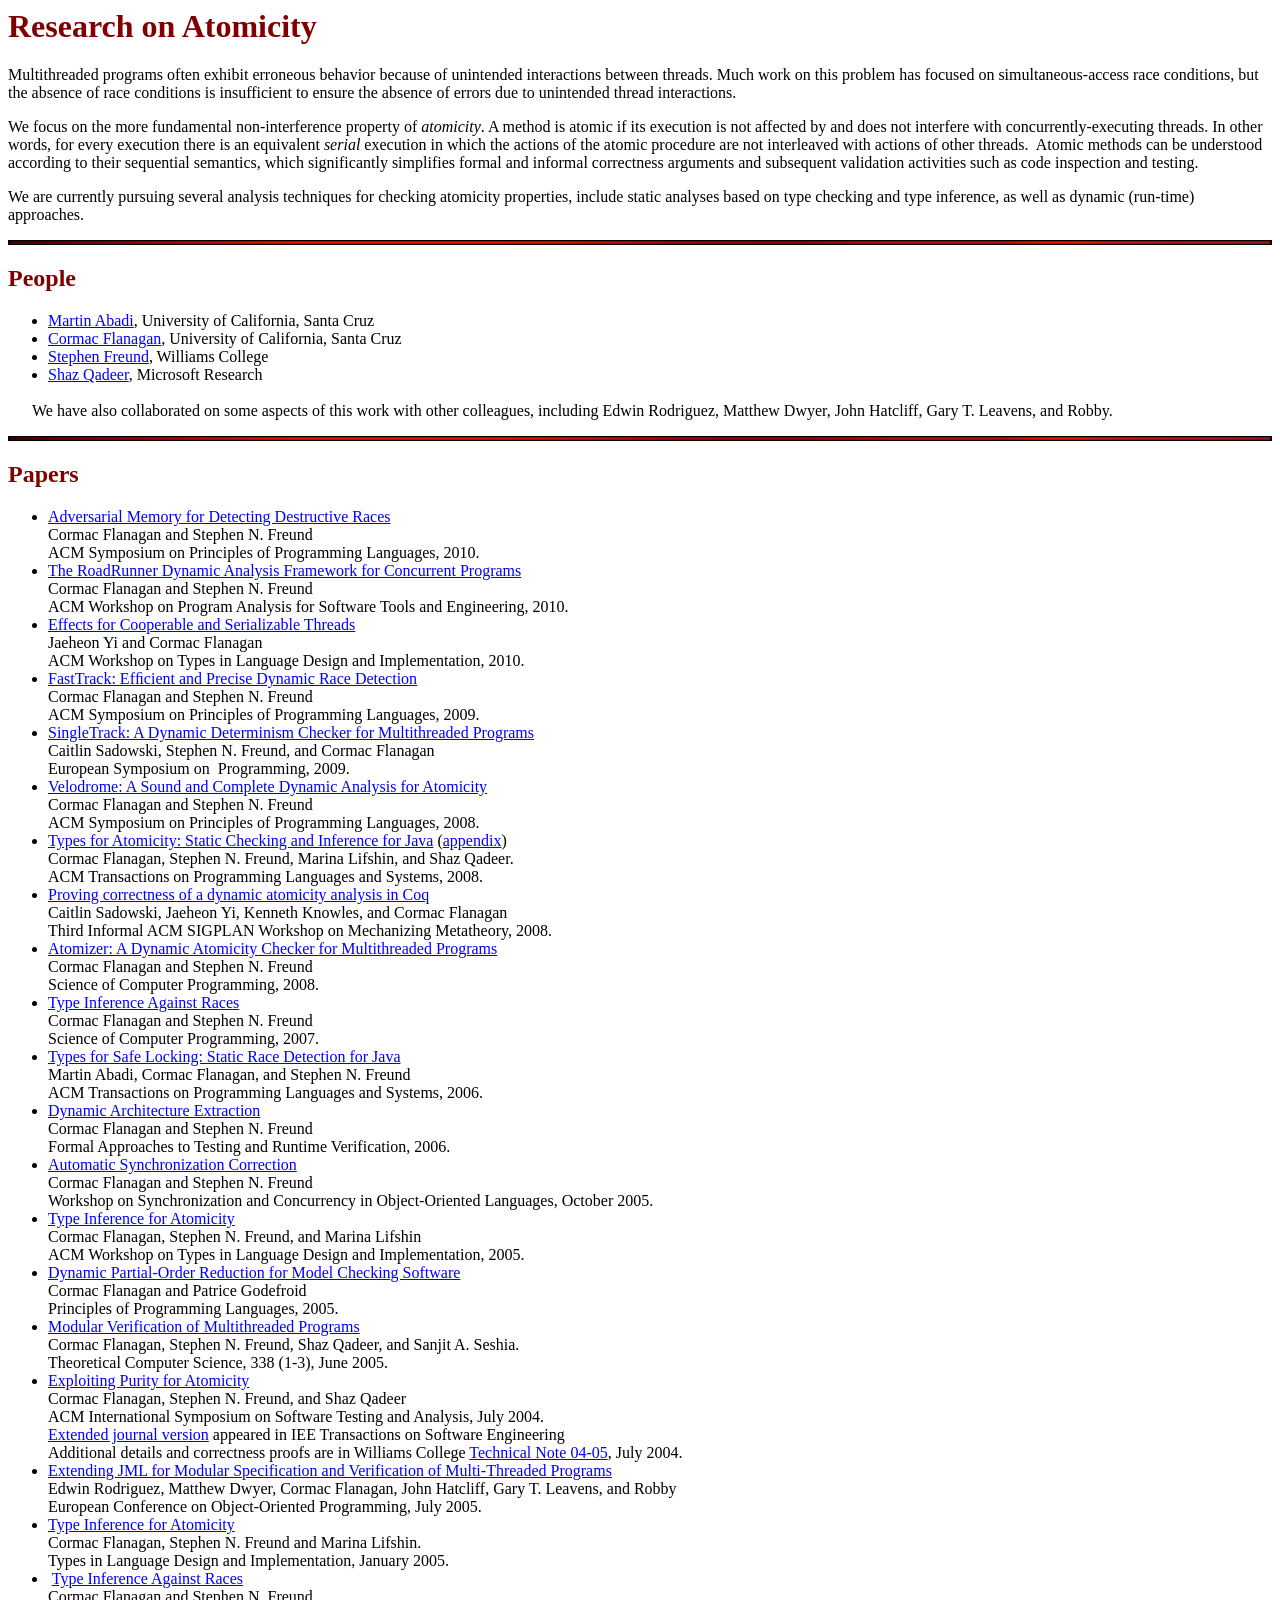
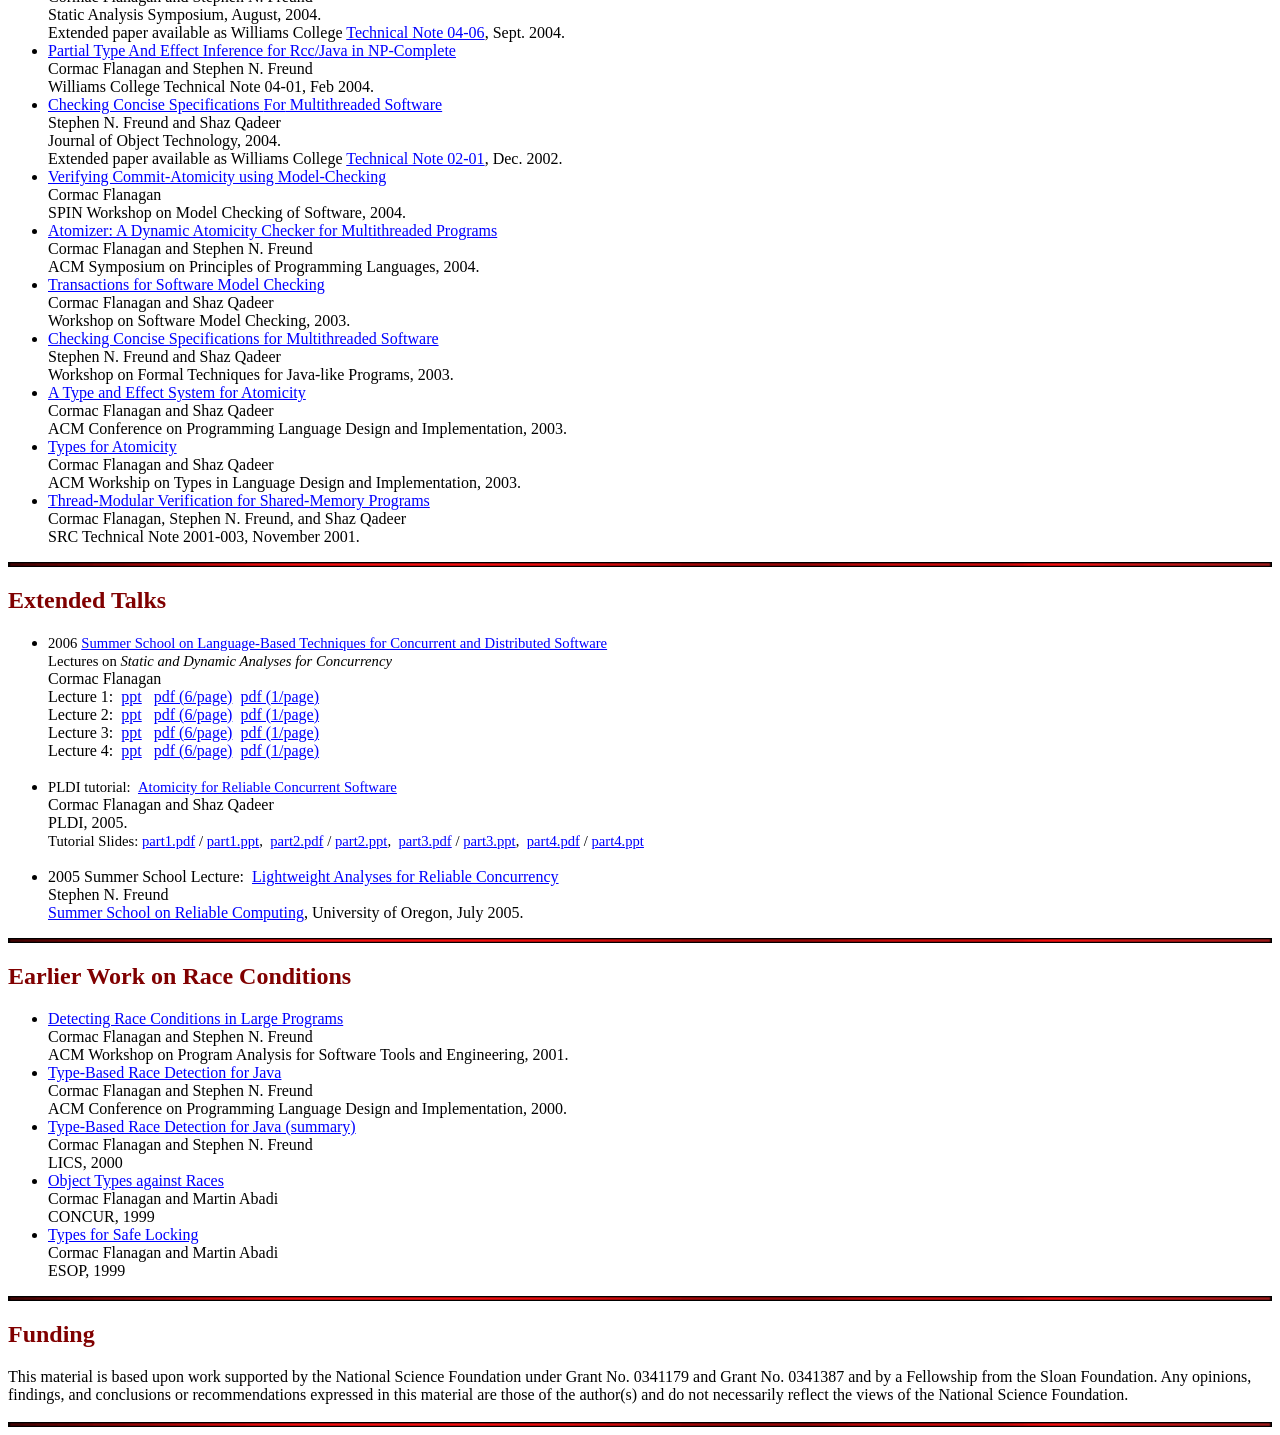
==== atom.html @ 399ea3dc "Homepage Co-Authored-By: Claude Opus 5.5 <noreply@anthropic.com> Claude-Session: https://claude.ai/c" ====
<!DOCTYPE HTML PUBLIC "-//W3C//DTD HTML 4.01 Transitional//EN">
<html xmlns:v="urn:schemas-microsoft-com:vml"
 xmlns:o="urn:schemas-microsoft-com:office:office"
 xmlns:w="urn:schemas-microsoft-com:office:word"
 xmlns:st1="urn:schemas-microsoft-com:office:smarttags"
 xmlns="http://www.w3.org/TR/REC-html40">
<head>
  <meta http-equiv="Content-Type" content="text/html; charset=us-ascii">
  <meta name="ProgId" content="ord.Document">
  <meta name="Generator" content="Microsoft Word 11">
  <meta name="Originator" content="Microsoft Word 11">
  <link rel="File-List" href="atom_files/filelist.xml">
  <link rel="Edit-Time-Data" href="atom_files/editdata.mso">
<!--[if !mso]>
<style>
v\:* {behavior:url(#default#VML);}
o\:* {behavior:url(#default#VML);}
w\:* {behavior:url(#default#VML);}
.shape {behavior:url(#default#VML);}
</style>
<![endif]-->
  <title>Atomicity Research</title>
  <o:smarttagtype
 namespaceuri="urn:schemas-microsoft-com:office:smarttags" name="State"></o:smarttagtype>
  <o:smarttagtype
 namespaceuri="urn:schemas-microsoft-com:office:smarttags" name="place"></o:smarttagtype><o:smarttagtype
 namespaceuri="urn:schemas-microsoft-com:office:smarttags" name="City"></o:smarttagtype>
  <o:smarttagtype
 namespaceuri="urn:schemas-microsoft-com:office:smarttags"
 name="PlaceName"></o:smarttagtype><o:smarttagtype
 namespaceuri="urn:schemas-microsoft-com:office:smarttags"
 name="PlaceType"></o:smarttagtype><!--[if gte mso 9]><xml>
 <o:DocumentProperties>
  <o:Author>Cormac Flanagan</o:Author>
  <o:LastAuthor>Cormac Flanagan</o:LastAuthor>
  <o:Revision>29</o:Revision>
  <o:TotalTime>91</o:TotalTime>
  <o:Created>2004-09-14T00:46:00Z</o:Created>
  <o:LastSaved>2006-07-20T20:16:00Z</o:LastSaved>
  <o:Pages>1</o:Pages>
  <o:Words>1425</o:Words>
  <o:Characters>8127</o:Characters>
  <o:Company>University of California at Santa Cruz</o:Company> 
  <o:Lines>67</o:Lines>
  <o:Paragraphs>19</o:Paragraphs>
  <o:CharactersWithSpaces>9533</o:CharactersWithSpaces>
  <o:Version>11.8028</o:Version>
 </o:DocumentProperties>
</xml><![endif]--><!--[if gte mso 9]><xml>
 <w:WordDocument>
  <w:Zoom>FullPage</w:Zoom>
  <w:SpellingState>Clean</w:SpellingState>
  <w:GrammarState>Clean</w:GrammarState>
  <w:ValidateAgainstSchemas/>
  <w:SaveIfXMLInvalid>false</w:SaveIfXMLInvalid>
  <w:IgnoreMixedContent>false</w:IgnoreMixedContent>
  <w:AlwaysShowPlaceholderText>false</w:AlwaysShowPlaceholderText>
  <w:DocumentVariables>
   <w:dgnword-eventsink>33155096</w:dgnword-eventsink>
  </w:DocumentVariables>
  <w:BrowserLevel>MicrosoftInternetExplorer4</w:BrowserLevel>
 </w:WordDocument>
</xml><![endif]--><!--[if gte mso 9]><xml>
 <w:LatentStyles DefLockedState="false" LatentStyleCount="156">
 </w:LatentStyles>
</xml><![endif]--><!--[if !mso]><object
 classid="clsid:38481807-CA0E-42D2-BF39-B33AF135CC4D" id=ieooui></object>
<style>
st1\:*{behavior:url(#ieooui) }
</style>
<![endif]-->
  <style>
<!--
 /* Style Definitions */
 p.MsoNormal, li.MsoNormal, div.MsoNormal
	{mso-style-parent:"";
	margin:0in;
	margin-bottom:.0001pt;
	mso-pagination:widow-orphan;
	font-size:12.0pt;
	font-family:"Times New Roman";
	mso-fareast-font-family:"Times New Roman";}
h1
	{mso-margin-top-alt:auto;
	margin-right:0in;
	mso-margin-bottom-alt:auto;
	margin-left:0in;
	mso-pagination:widow-orphan;
	mso-outline-level:1;
	font-size:24.0pt;
	font-family:"Times New Roman";
	font-weight:bold;}
h2
	{mso-margin-top-alt:auto;
	margin-right:0in;
	mso-margin-bottom-alt:auto;
	margin-left:0in;
	mso-pagination:widow-orphan;
	mso-outline-level:2;
	font-size:18.0pt;
	font-family:"Times New Roman";
	font-weight:bold;}
h3
	{mso-style-next:Normal;
	margin-top:12.0pt;
	margin-right:0in;
	margin-bottom:3.0pt;
	margin-left:0in;
	mso-pagination:widow-orphan;
	page-break-after:avoid;
	mso-outline-level:3;
	font-size:13.0pt;
	font-family:Arial;
	font-weight:bold;}
a:link, span.MsoHyperlink
	{color:blue;
	text-decoration:underline;
	text-underline:single;}
a:visited, span.MsoHyperlinkFollowed
	{color:blue;
	text-decoration:underline;
	text-underline:single;}
p
	{mso-margin-top-alt:auto;
	margin-right:0in;
	mso-margin-bottom-alt:auto;
	margin-left:0in;
	mso-pagination:widow-orphan;
	font-size:12.0pt;
	font-family:"Times New Roman";
	mso-fareast-font-family:"Times New Roman";}
span.SpellE
	{mso-style-name:"";
	mso-spl-e:yes;}
span.GramE
	{mso-style-name:"";
	mso-gram-e:yes;}
@page Section1
	{size:8.5in 11.0in;
	margin:1.0in 1.25in 1.0in 1.25in;
	mso-header-margin:.5in;
	mso-footer-margin:.5in;
	mso-paper-source:0;}
div.Section1
	{page:Section1;}
 /* List Definitions */
 @list l0
	{mso-list-id:344602559;
	mso-list-template-ids:-1342926228;}
@list l0:level1
	{mso-level-number-format:bullet;
	mso-level-text:\F0B7;
	mso-level-tab-stop:.5in;
	mso-level-number-position:left;
	text-indent:-.25in;
	mso-ansi-font-size:10.0pt;
	font-family:Symbol;}
@list l1
	{mso-list-id:831600667;
	mso-list-template-ids:885848328;}
@list l1:level1
	{mso-level-number-format:bullet;
	mso-level-text:\F0B7;
	mso-level-tab-stop:.5in;
	mso-level-number-position:left;
	text-indent:-.25in;
	mso-ansi-font-size:10.0pt;
	font-family:Symbol;}
@list l2
	{mso-list-id:1255868033;
	mso-list-template-ids:1903044352;}
@list l2:level1
	{mso-level-number-format:bullet;
	mso-level-text:\F0B7;
	mso-level-tab-stop:.5in;
	mso-level-number-position:left;
	text-indent:-.25in;
	mso-ansi-font-size:10.0pt;
	font-family:Symbol;}
@list l2:level2
	{mso-level-tab-stop:1.0in;
	mso-level-number-position:left;
	text-indent:-.25in;}
@list l2:level3
	{mso-level-tab-stop:1.5in;
	mso-level-number-position:left;
	text-indent:-.25in;}
@list l2:level4
	{mso-level-tab-stop:2.0in;
	mso-level-number-position:left;
	text-indent:-.25in;}
@list l2:level5
	{mso-level-tab-stop:2.5in;
	mso-level-number-position:left;
	text-indent:-.25in;}
@list l2:level6
	{mso-level-tab-stop:3.0in;
	mso-level-number-position:left;
	text-indent:-.25in;}
@list l2:level7
	{mso-level-tab-stop:3.5in;
	mso-level-number-position:left;
	text-indent:-.25in;}
@list l2:level8
	{mso-level-tab-stop:4.0in;
	mso-level-number-position:left;
	text-indent:-.25in;}
@list l2:level9
	{mso-level-tab-stop:4.5in;
	mso-level-number-position:left;
	text-indent:-.25in;}
@list l3
	{mso-list-id:1312365523;
	mso-list-template-ids:1784851954;}
@list l3:level1
	{mso-level-number-format:bullet;
	mso-level-text:\F0B7;
	mso-level-tab-stop:.5in;
	mso-level-number-position:left;
	text-indent:-.25in;
	mso-ansi-font-size:10.0pt;
	font-family:Symbol;}
@list l4
	{mso-list-id:1519733404;
	mso-list-template-ids:-295282260;}
@list l4:level1
	{mso-level-number-format:bullet;
	mso-level-text:\F0B7;
	mso-level-tab-stop:.5in;
	mso-level-number-position:left;
	text-indent:-.25in;
	mso-ansi-font-size:10.0pt;
	font-family:Symbol;}
@list l4:level2
	{mso-level-tab-stop:1.0in;
	mso-level-number-position:left;
	text-indent:-.25in;}
@list l4:level3
	{mso-level-tab-stop:1.5in;
	mso-level-number-position:left;
	text-indent:-.25in;}
@list l4:level4
	{mso-level-tab-stop:2.0in;
	mso-level-number-position:left;
	text-indent:-.25in;}
@list l4:level5
	{mso-level-tab-stop:2.5in;
	mso-level-number-position:left;
	text-indent:-.25in;}
@list l4:level6
	{mso-level-tab-stop:3.0in;
	mso-level-number-position:left;
	text-indent:-.25in;}
@list l4:level7
	{mso-level-tab-stop:3.5in;
	mso-level-number-position:left;
	text-indent:-.25in;}
@list l4:level8
	{mso-level-tab-stop:4.0in;
	mso-level-number-position:left;
	text-indent:-.25in;}
@list l4:level9
	{mso-level-tab-stop:4.5in;
	mso-level-number-position:left;
	text-indent:-.25in;}
@list l5
	{mso-list-id:1726487866;
	mso-list-template-ids:-105642482;}
@list l5:level1
	{mso-level-number-format:bullet;
	mso-level-text:\F0B7;
	mso-level-tab-stop:.5in;
	mso-level-number-position:left;
	text-indent:-.25in;
	mso-ansi-font-size:10.0pt;
	font-family:Symbol;}
@list l5:level2
	{mso-level-tab-stop:1.0in;
	mso-level-number-position:left;
	text-indent:-.25in;}
@list l5:level3
	{mso-level-tab-stop:1.5in;
	mso-level-number-position:left;
	text-indent:-.25in;}
@list l5:level4
	{mso-level-tab-stop:2.0in;
	mso-level-number-position:left;
	text-indent:-.25in;}
@list l5:level5
	{mso-level-tab-stop:2.5in;
	mso-level-number-position:left;
	text-indent:-.25in;}
@list l5:level6
	{mso-level-tab-stop:3.0in;
	mso-level-number-position:left;
	text-indent:-.25in;}
@list l5:level7
	{mso-level-tab-stop:3.5in;
	mso-level-number-position:left;
	text-indent:-.25in;}
@list l5:level8
	{mso-level-tab-stop:4.0in;
	mso-level-number-position:left;
	text-indent:-.25in;}
@list l5:level9
	{mso-level-tab-stop:4.5in;
	mso-level-number-position:left;
	text-indent:-.25in;}
@list l6
	{mso-list-id:2082368461;
	mso-list-template-ids:-260431916;}
@list l6:level1
	{mso-level-number-format:bullet;
	mso-level-text:\F0B7;
	mso-level-tab-stop:.5in;
	mso-level-number-position:left;
	text-indent:-.25in;
	mso-ansi-font-size:10.0pt;
	font-family:Symbol;}
ol
	{margin-bottom:0in;}
ul
	{margin-bottom:0in;}
-->
  </style><!--[if gte mso 10]>
<style>
 /* Style Definitions */
 table.MsoNormalTable
	{mso-style-name:"Table Normal";
	mso-tstyle-rowband-size:0;
	mso-tstyle-colband-size:0;
	mso-style-noshow:yes;
	mso-style-parent:"";
	mso-padding-alt:0in 5.4pt 0in 5.4pt;
	mso-para-margin:0in;
	mso-para-margin-bottom:.0001pt;
	mso-pagination:widow-orphan;
	font-size:10.0pt;
	font-family:"Times New Roman";
	mso-ansi-language:#0400;
	mso-fareast-language:#0400;
	mso-bidi-language:#0400;}
</style>
<![endif]-->
</head>
<body style="" lang="EN-US" link="blue" vlink="blue">
<div class="Section1">
<h1><span style="color: maroon;">Research on Atomicity<span style="">&nbsp;
</span><o:p></o:p></span></h1>
<p>Multithreaded programs often exhibit erroneous behavior because of
unintended interactions between threads. Much work on this problem has
focused on
simultaneous-access race conditions, but the absence of race conditions
is
insufficient to ensure the absence of errors due to unintended thread
interactions. </p>
<p>We focus on the more fundamental non-interference property of <i
 style="">atomicity</i>. A method is atomic if its
execution is not affected by and does not interfere with
concurrently-executing
threads. In other words, for every execution there is an equivalent <i
 style="">serial</i> execution in which the actions of
the atomic procedure are not interleaved with actions of other threads.<span
 style="">&nbsp; </span>Atomic methods can be understood
according to their sequential semantics, which significantly simplifies
formal
and informal correctness arguments and subsequent validation activities
such as
code inspection and testing.</p>
<p>We are currently pursuing several analysis techniques for checking
atomicity
<span class="GramE">properties,</span> include static analyses based on
type
checking and type inference, as well as dynamic (run-time) approaches. </p>
<p><img style="border: 0px solid ; width: 100%; height: 5px;" alt=""
 id="_x0000_i1025" src="sep.gif"><span style="color: black;"><o:p></o:p></span></p>
<h2><span style="color: maroon;">People<o:p></o:p></span></h2>
<ul type="disc">
  <li class="MsoNormal" style=""><a
 href="http://www.cs.ucsc.edu/%7Eabadi/home.html">Martin Abadi</a>, <st1:placetype
 w:st="on">University</st1:placetype> of <st1:placename w:st="on">California</st1:placename>,
    <st1:place w:st="on"><st1:city w:st="on">Santa Cruz</st1:city></st1:place>
  </li>
  <li class="MsoNormal" style=""><a
 href="http://www.cs.ucsc.edu/%7Ecormac">Cormac Flanagan</a>, <st1:placetype
 w:st="on">University</st1:placetype> of <st1:placename w:st="on">California</st1:placename>,
    <st1:place w:st="on"><st1:city w:st="on">Santa Cruz</st1:city></st1:place>
  </li>
  <li class="MsoNormal" style=""><a
 href="http://www.cs.williams.edu/%7Efreund/">Stephen Freund</a>, <st1:place
 w:st="on"><st1:placename w:st="on">Williams</st1:placename> <st1:placename
 w:st="on">College</st1:placename></st1:place> </li>
  <li class="MsoNormal" style=""><a
 href="http://research.microsoft.com/%7Eqadeer/">Shaz <span
 class="SpellE">Qadeer</span></a>, Microsoft Research </li>
</ul>
<p class="MsoNormal" style="margin-left: 0.25in;"><o:p>&nbsp;</o:p></p>
<p class="MsoNormal" style="margin-left: 0.25in;">We have also
collaborated on some aspects of this work with
other colleagues, including Edwin Rodriguez, Matthew Dwyer, John <span
 class="SpellE">Hatcliff</span>, Gary T. Leavens, and Robby.</p>
<p><img style="border: 0px solid ; width: 100%; height: 5px;" alt=""
 id="_x0000_i1025" src="sep.gif"><span style="color: black;"><o:p></o:p></span></p>
<h2><span style="color: maroon;">Papers<o:p></o:p></span></h2>
<ul type="disc">
  <li class="MsoNormal" style=""><a href="papers/pldi10.pdf">Adversarial
Memory for Detecting Destructive Races</a><br>
Cormac Flanagan and Stephen N. Freund<br>
ACM Symposium on Principles of Programming Languages, 2010. </li>
  <li class="MsoNormal" style=""><a href="papers/paste10.pdf">The
RoadRunner Dynamic Analysis Framework for Concurrent Programs</a><br>
Cormac Flanagan and Stephen N. Freund<br>
ACM Workshop on Program Analysis for Software Tools and Engineering,
2010. </li>
  <li class="MsoNormal" style=""><a href="papers/tldi10.pdf">Effects
for Cooperable and Serializable Threads</a><br>
Jaeheon Yi and Cormac Flanagan<br>
ACM Workshop on Types in Language Design and Implementation, 2010. </li>
  <li class="MsoNormal" style=""><a href="papers/pldi09.pdf">FastTrack:
Ef&#64257;cient and Precise Dynamic Race Detection</a><br>
Cormac Flanagan and Stephen N. Freund<br>
ACM Symposium on Principles of Programming Languages, 2009. </li>
  <li class="MsoNormal" style=""><a href="papers/esop09.pdf">SingleTrack:
A Dynamic Determinism Checker for Multithreaded Programs</a><br>
Caitlin Sadowski, Stephen N. Freund, and Cormac Flanagan<br>
European Symposium on&nbsp; Programming, 2009. </li>
  <li class="MsoNormal" style=""><a href="papers/pldi08.pdf">Velodrome:
A Sound and Complete Dynamic Analysis for Atomicity</a><br>
Cormac Flanagan and Stephen N. Freund<br>
ACM Symposium on Principles of Programming Languages, 2008.<br>
  </li>
  <li class="MsoNormal" style=""><a href="papers/atomic-toplas.pdf">Types
for Atomicity: Static Checking and Inference for Java</a> (<a
 href="papers/atomic-toplas-appendix.pdf">appendix</a>)<br>
Cormac Flanagan, Stephen N. Freund, Marina Lifshin, and Shaz Qadeer.<br>
ACM Transactions on Programming Languages and Systems, 2008.</li>
  <li class="MsoNormal" style=""><a href="papers/wmm08.pdf">Proving
correctness of a dynamic atomicity analysis in Coq</a><br>
Caitlin Sadowski, Jaeheon Yi, Kenneth Knowles, and Cormac Flanagan <br>
Third Informal ACM SIGPLAN Workshop on Mechanizing Metatheory, 2008.<br>
  </li>
  <li class="MsoNormal" style=""><a href="papers/scp08.pdf">Atomizer:
A Dynamic Atomicity Checker for Multithreaded Programs</a><br>
Cormac Flanagan and Stephen N. Freund<br>
Science of Computer Programming, 2008. </li>
  <li class="MsoNormal" style=""><a
 href="http://www.cs.williams.edu/%7Efreund/papers/rccsat-scp.pdf">Type
Inference Against Races</a> <br>
Cormac Flanagan and Stephen N. Freund<br>
Science of Computer Programming, 2007. </li>
  <li class="MsoNormal" style=""> <a
 href="http://www.cs.williams.edu/%7Efreund/papers/rccjava-toplas.pdf">Types
for Safe Locking: Static Race Detection for Java</a> <br>
Martin Abadi, Cormac Flanagan, and Stephen N. Freund<br>
ACM Transactions on Programming Languages and Systems, 2006. </li>
  <li class="MsoNormal" style=""> <a
 href="http://www.cs.williams.edu/%7Efreund/papers/aardvark-rv.pdf">Dynamic
Architecture Extraction</a><br>
Cormac Flanagan and Stephen N. Freund<br>
Formal Approaches to Testing and Runtime Verification, 2006. </li>
  <li class="MsoNormal" style=""> <a
 href="http://www.cs.williams.edu/%7Efreund/papers/sync-corr-workshop.pdf">Automatic
Synchronization Correction</a><br>
Cormac Flanagan and Stephen N. Freund<br>
Workshop on Synchronization and Concurrency in Object-Oriented
Languages, October 2005. </li>
  <li class="MsoNormal" style=""> <a
 href="http://www.cs.williams.edu/%7Efreund/papers/bohr-tldi.pdf"> Type
Inference for Atomicity</a><br>
Cormac Flanagan, Stephen N. Freund, and Marina Lifshin<br>
ACM Workshop on Types in Language Design and Implementation, 2005. </li>
  <li class="MsoNormal" style=""> <a
 href="http://www.soe.ucsc.edu/%7Ecormac/papers/popl05.pdf"> Dynamic
Partial-Order Reduction for Model Checking Software </a><br>
Cormac Flanagan and Patrice Godefroid <br>
Principles of Programming Languages, 2005. </li>
  <li class="MsoNormal" style=""><a name="04-sas"></a><a
 href="http://authors.elsevier.com/sd/article/S0304397504007935">Modular
Verification of Multithreaded Programs</a> <br>
Cormac Flanagan, Stephen N. Freund, Shaz <span class="SpellE">Qadeer</span>,
and <span class="SpellE">Sanjit</span> A. <span class="SpellE">Seshia</span>.<br>
Theoretical Computer Science, 338 (1-3), June 2005.</li>
  <li class="MsoNormal" style=""><a
 href="http://www.cs.williams.edu/%7Efreund/papers/purity-issta.pdf">Exploiting
Purity for Atomicity</a><br>
Cormac Flanagan, Stephen N. Freund, and Shaz <span class="SpellE">Qadeer</span><br>
ACM International Symposium on Software Testing and Analysis, July
2004. <br>
    <a href="http://www.cs.williams.edu/%7Efreund/papers/purity-tse.pdf">Extended
journal version</a> appeared in IEE Transactions on Software
Engineering <br>
Additional details and correctness proofs are in <st1:place w:st="on"><st1:placename
 w:st="on">Williams</st1:placename> <st1:placename w:st="on">College</st1:placename></st1:place>
    <a href="http://www.cs.williams.edu/%7Efreund/papers/04-issta-tr.ps">Technical
Note 04-05</a>, July 2004. </li>
  <li class="MsoNormal" style=""><a
 href="http://www.soe.ucsc.edu/%7Ecormac/papers/ecoop05.pdf">Extending
JML for Modular Specification and Verification of Multi-Threaded
Programs</a> <br>
Edwin Rodriguez, Matthew Dwyer, Cormac Flanagan, John <span
 class="SpellE">Hatcliff</span>, Gary T. Leavens, and Robby <br>
European Conference on Object-Oriented Programming, July 2005.</li>
  <li class="MsoNormal" style=""><a
 href="http://www.soe.ucsc.edu/%7Ecormac/papers/tldi05.ps">Type
Inference for Atomicity</a><br>
Cormac Flanagan, Stephen N. Freund and Marina <span class="SpellE">Lifshin</span>.
    <br>
Types in Language Design and Implementation, January 2005.</li>
  <li class="MsoNormal" style=""><span style="">&nbsp;</span><a
 href="http://www.cs.williams.edu/%7Efreund/papers/rccsat-sas.pdf">Type
Inference <span class="GramE">Against</span> Races</a><br>
Cormac Flanagan and Stephen N. Freund <br>
Static Analysis Symposium, August, 2004. <br>
Extended paper available as <st1:place w:st="on"><st1:placename
 w:st="on">Williams</st1:placename> <st1:placename w:st="on">College</st1:placename></st1:place>
    <a href="http://www.cs.williams.edu/%7Efreund/papers/04-sas-tn.ps">Technical
Note 04-06</a>, Sept. 2004. </li>
  <li class="MsoNormal" style=""><a
 href="http://www.cs.williams.edu/%7Efreund/papers/rcc-type-inf.ps">Partial
Type <span class="GramE">And</span> Effect Inference for <span
 class="SpellE">Rcc</span>/Java in NP-Complete</a><br>
Cormac Flanagan and <st1:place w:st="on"><st1:placename w:st="on">Stephen</st1:placename>
    <st1:placename w:st="on">N.</st1:placename> <st1:placename
 w:st="on">Freund</st1:placename> <br>
    <st1:placename w:st="on">Williams</st1:placename> <st1:placename
 w:st="on">College</st1:placename></st1:place> Technical Note 04-01,
Feb 2004. </li>
  <li class="MsoNormal" style=""><a
 href="http://www.cs.williams.edu/%7Efreund/papers/calvin-jot.pdf">Checking
Concise Specifications <span class="GramE">For</span> Multithreaded
Software</a><br>
Stephen N. Freund and Shaz <span class="SpellE">Qadeer</span><br>
Journal of Object Technology, 2004. <br>
Extended paper available as <st1:place w:st="on"><st1:placename
 w:st="on">Williams</st1:placename> <st1:placename w:st="on">College</st1:placename></st1:place>
    <a href="http://www.cs.williams.edu/%7Efreund/papers/02-calvin.ps">Technical
Note 02-01</a>, Dec. 2002. </li>
  <li class="MsoNormal" style=""><a
 href="http://www.cse.ucsc.edu/%7Ecormac/papers/spin04.ps">Verifying
Commit-Atomicity using Model-Checking</a><br>
Cormac Flanagan<br>
SPIN Workshop on Model Checking of Software, 2004.</li>
  <li class="MsoNormal" style=""><a
 href="http://www.cs.williams.edu/%7Efreund/papers/atomizer-popl.pdf">Atomizer:
A Dynamic Atomicity Checker for Multithreaded Programs</a><br>
Cormac Flanagan and Stephen N. Freund<br>
ACM Symposium on Principles of Programming Languages, 2004.</li>
  <li class="MsoNormal" style=""><a
 href="http://www.cs.ucsc.edu/%7Ecormac/papers/smc03.ps">Transactions
for Software Model Checking</a><br>
Cormac Flanagan and Shaz <span class="SpellE">Qadeer</span><br>
Workshop on Software Model Checking, 2003. </li>
  <li class="MsoNormal" style=""><a
 href="http://www.cs.williams.edu/%7Efreund/papers/calvin-workshop.pdf">Checking
Concise Specifications for Multithreaded Software</a><br>
Stephen N. Freund and Shaz <span class="SpellE">Qadeer</span><br>
Workshop on Formal Techniques for Java-like Programs, 2003. </li>
  <li class="MsoNormal" style=""><a
 href="http://www.cs.ucsc.edu/%7Ecormac/papers/pldi03.ps">A Type and
Effect System for Atomicity</a><br>
Cormac Flanagan and Shaz <span class="SpellE">Qadeer</span><br>
ACM Conference on Programming Language Design and Implementation, 2003.</li>
  <li class="MsoNormal" style=""><a
 href="http://www.cs.ucsc.edu/%7Ecormac/papers/tldi03.ps">Types for
Atomicity</a><br>
Cormac Flanagan and Shaz <span class="SpellE">Qadeer</span><br>
ACM <span class="SpellE">Workship</span> on Types in Language Design
and Implementation, 2003.</li>
  <li class="MsoNormal" style=""><a
 href="http://www.cs.williams.edu/%7Efreund/papers/01-tmv.ps">Thread-Modular
Verification for Shared-Memory Programs</a><br>
Cormac Flanagan, Stephen N. Freund, and Shaz <span class="SpellE">Qadeer</span><br>
SRC Technical Note 2001-003, November 2001. </li>
</ul>
<p><img style="border: 0px solid ; width: 100%; height: 5px;" alt=""
 id="_x0000_i1025" src="sep.gif"><span style="color: black;"><o:p></o:p></span></p>
<h2><span style="color: maroon;">Extended Talks <o:p></o:p></span></h2>
<ul type="disc">
  <li class="MsoNormal" style=""><span style="font-size: 11pt;"><a
 name="oregon06"></a>2006</span> <span style="font-size: 11pt;"><a
 href="http://www.cs.uoregon.edu/research/summerschool/summer06/">Summer
School on Language-Based Techniques for Concurrent and Distributed
Software</a></span> <br>
    <span style="font-size: 11pt;">Lectures on <i>Static and Dynamic
Analyses for Concurrency</i> </span><br>
    <span class="SpellE">Cormac</span> Flanagan <br>
Lecture 1:<span style="">&nbsp; </span><a
 href="talks/oregon-atomicity-flanagan1.ppt">ppt</a> <span style="">&nbsp;&nbsp;</span><a
 href="talks/oregon-atomicity-flanagan1.pdf">pdf (6/page)</a> <span
 style="">&nbsp;</span><a
 href="talks/oregon-atomicity-flanagan1-big.pdf">pdf (1/page)</a> <br>
Lecture 2:<span style="">&nbsp; </span><a
 href="talks/oregon-atomicity-flanagan2.ppt">ppt</a> <span style="">&nbsp;&nbsp;</span><a
 href="talks/oregon-atomicity-flanagan2.pdf">pdf (6/page)</a> <span
 style="">&nbsp;</span><a
 href="talks/oregon-atomicity-flanagan2-big.pdf">pdf (1/page)</a> <br>
Lecture 3:<span style="">&nbsp; </span><a
 href="talks/oregon-atomicity-flanagan3.ppt">ppt</a> <span style="">&nbsp;&nbsp;</span><a
 href="talks/oregon-atomicity-flanagan3.pdf">pdf (6/page)</a> <span
 style="">&nbsp;</span><a
 href="talks/oregon-atomicity-flanagan3-big.pdf">pdf (1/page)</a> <br>
Lecture 4:<span style="">&nbsp; </span><a
 href="talks/oregon-atomicity-flanagan4.ppt">ppt</a> <span style="">&nbsp;&nbsp;</span><a
 href="talks/oregon-atomicity-flanagan4.pdf">pdf (6/page)</a> <span
 style="">&nbsp;</span><a
 href="talks/oregon-atomicity-flanagan4-big.pdf">pdf (1/page)</a><br
 style="">
<!--[if !supportLineBreakNewLine]--><br style="">
<!--[endif]--></li>
  <li class="MsoNormal" style=""><span style="font-size: 11pt;"><a
 name="pldi05tutorial"></a>PLDI
tutorial: <b style=""><span style="">&nbsp;</span></b><a
 href="http://www.cs.purdue.edu/homes/jv/plditut/atom/index.html">Atomicity
for Reliable Concurrent Software</a></span> <br>
    <span class="SpellE">Cormac</span> Flanagan and <span
 class="SpellE">Shaz</span> <span class="SpellE">Qadeer</span><br>
PLDI, 2005. <br>
    <span style="font-size: 11pt;">Tutorial Slides: <a
 href="http://www.soe.ucsc.edu/%7Ecormac/talks/tutorial-pldi05-atomicity1a.pdf">part1.pdf</a>
/ <a
 href="http://www.soe.ucsc.edu/%7Ecormac/talks/tutorial-pldi05-atomicity1a.ppt">part1.ppt</a>,&nbsp;
    <a
 href="http://www.soe.ucsc.edu/%7Ecormac/talks/tutorial-pldi05-atomicity2.pdf">part2.pdf</a>
/ <a
 href="http://www.soe.ucsc.edu/%7Ecormac/talks/tutorial-pldi05-atomicity2.ppt">part2.ppt</a>,&nbsp;
    <a
 href="http://www.soe.ucsc.edu/%7Ecormac/talks/tutorial-pldi05-atomicity3a.pdf">part3.pdf</a>
/ <a
 href="http://www.soe.ucsc.edu/%7Ecormac/talks/tutorial-pldi05-atomicity3a.ppt">part3.ppt</a>,&nbsp;
    <a
 href="http://www.soe.ucsc.edu/%7Ecormac/talks/tutorial-pldi05-atomicity4.pdf">part4.pdf</a>
/ <a
 href="http://www.soe.ucsc.edu/%7Ecormac/talks/tutorial-pldi05-atomicity4.ppt">part4.ppt</a></span><br
 style="">
<!--[if !supportLineBreakNewLine]--><br style="">
<!--[endif]--></li>
  <li class="MsoNormal" style=""><a name="oregon05"></a>2005 Summer
School Lecture:<span style="">&nbsp; </span><a
 href="http://www.cs.williams.edu/%7Efreund/oregon">Lightweight
Analyses for Reliable Concurrency</a><br>
Stephen N. Freund<br>
    <a href="http://www.cs.uoregon.edu/research/summerschool/summer05/">Summer
School on Reliable Computing</a>, University of <st1:place w:st="on"><st1:state
 w:st="on">Oregon</st1:state></st1:place>, July 2005.</li>
</ul>
<p><img style="border: 0px solid ; width: 100%; height: 5px;" alt=""
 id="_x0000_i1025" src="sep.gif"><span style="color: black;"><o:p></o:p></span></p>
<h2><span style="color: maroon;">Earlier Work on Race Conditions <o:p></o:p></span></h2>
<ul type="disc">
  <li class="MsoNormal" style=""><a
 href="http://www.cs.williams.edu/%7Efreund/papers/rccjava-paste.pdf">Detecting
Race Conditions in Large Programs</a><br>
Cormac Flanagan and Stephen N. Freund<br>
ACM Workshop on Program Analysis for Software Tools and Engineering,
2001. </li>
  <li class="MsoNormal" style=""><a
 href="http://www.cs.williams.edu/%7Efreund/papers/rccjava-pldi.pdf">Type-Based
Race Detection for Java</a><br>
Cormac Flanagan and Stephen N. Freund<br>
ACM Conference on Programming Language Design and Implementation, 2000.</li>
  <li class="MsoNormal" style=""><a
 href="http://www.cs.ucsc.edu/%7Ecormac/papers/lics00.ps">Type-Based
Race Detection for Java (summary)</a><br>
Cormac Flanagan and Stephen N. Freund<br>
LICS, 2000 </li>
  <li class="MsoNormal" style=""><a
 href="http://www.cs.ucsc.edu/%7Ecormac/papers/concur99.ps">Object
Types against Races</a><br>
Cormac Flanagan and Martin Abadi<br>
CONCUR, 1999 </li>
  <li class="MsoNormal" style=""><a
 href="http://www.cs.ucsc.edu/%7Ecormac/papers/esop99.ps">Types for
Safe Locking</a><br>
Cormac Flanagan and Martin Abadi<br>
ESOP, 1999 </li>
</ul>
<p><img style="border: 0px solid ; width: 100%; height: 5px;" alt=""
 id="_x0000_i1025" src="sep.gif"><span style="color: black;"><o:p></o:p></span></p>
<h2><span style="color: maroon;">Funding <o:p></o:p></span></h2>
<p class="MsoNormal">This material is based upon work supported by the
National
Science Foundation under Grant No. 0341179 and Grant No. 0341387 and by
a Fellowship from the Sloan Foundation. Any
opinions, findings, and conclusions or recommendations expressed in
this
material are those of the author(s) and do not necessarily reflect the
views of
the National Science Foundation.<br>
<br>
</p>
<p class="MsoNormal"><img
 style="border: 0px solid ; width: 100%; height: 5px;" alt=""
 id="_x0000_i1025" src="sep.gif"></p>
</div>
</body>
</html>
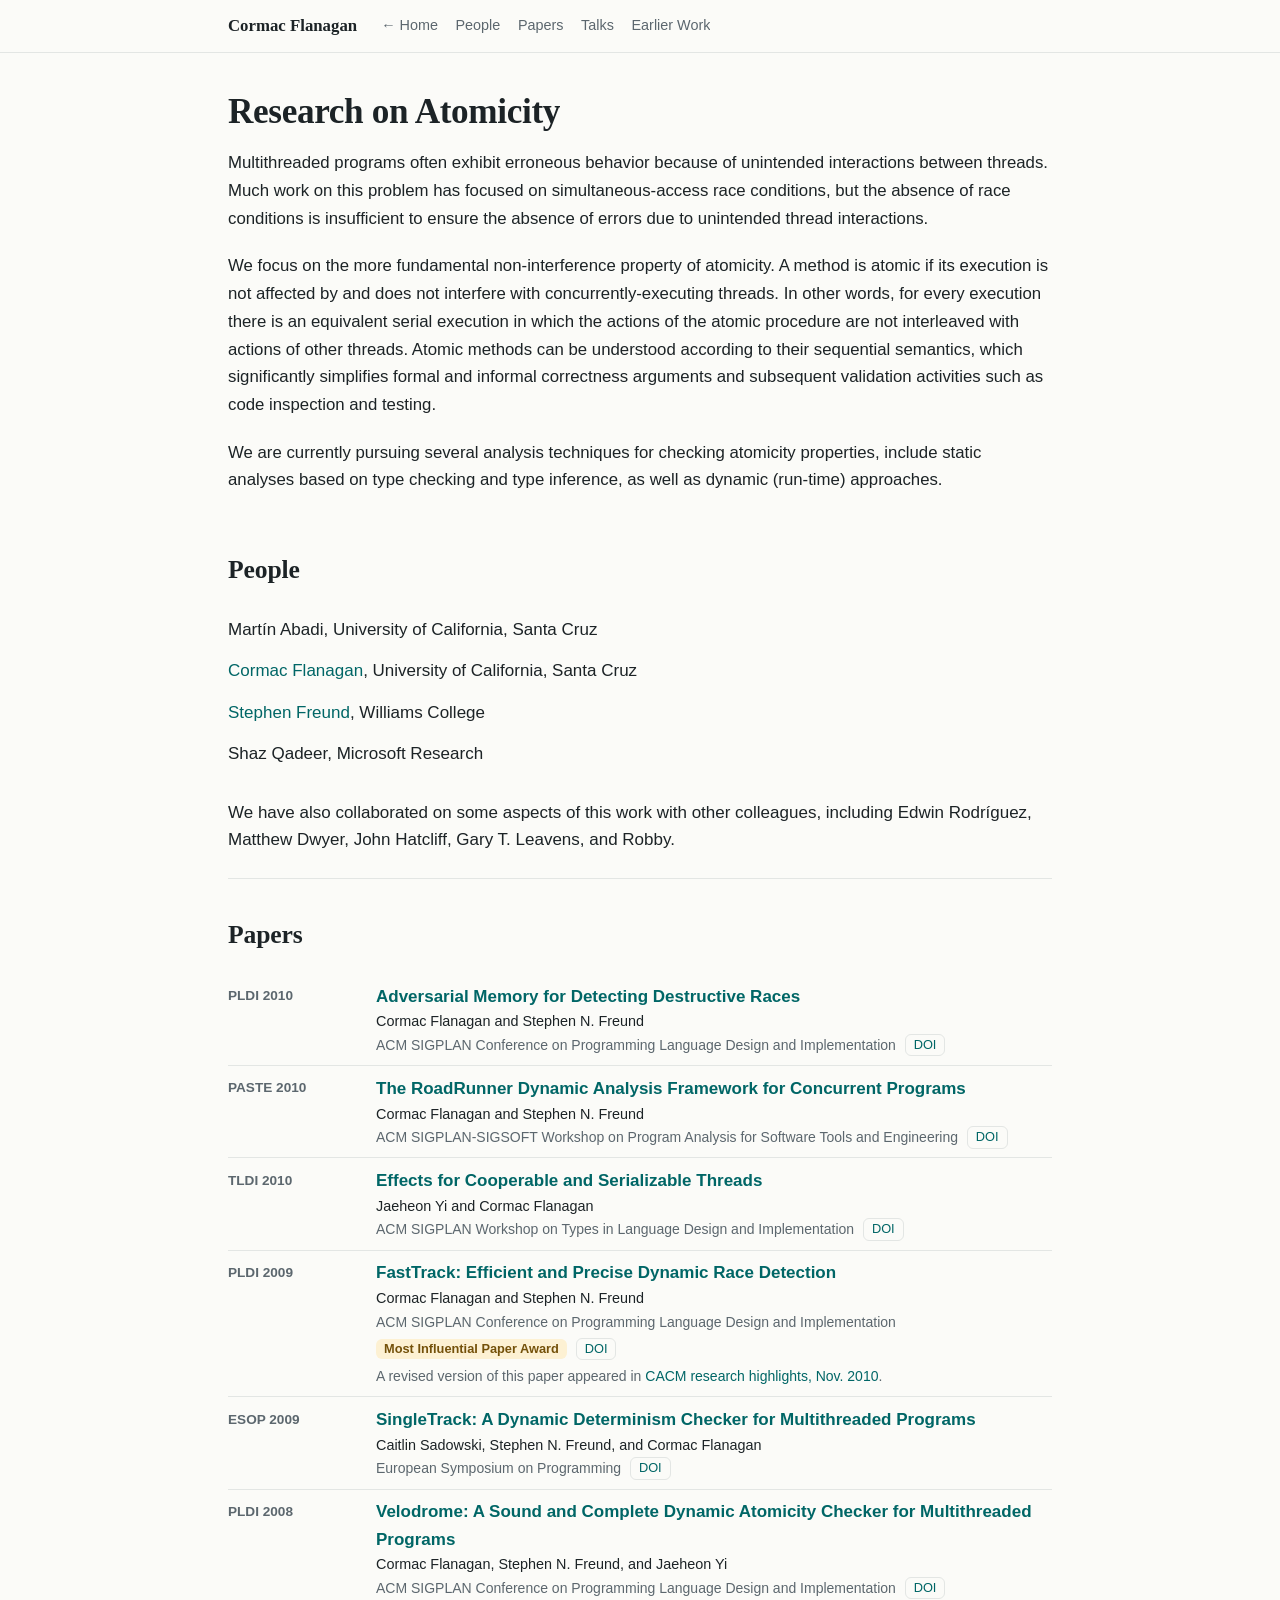
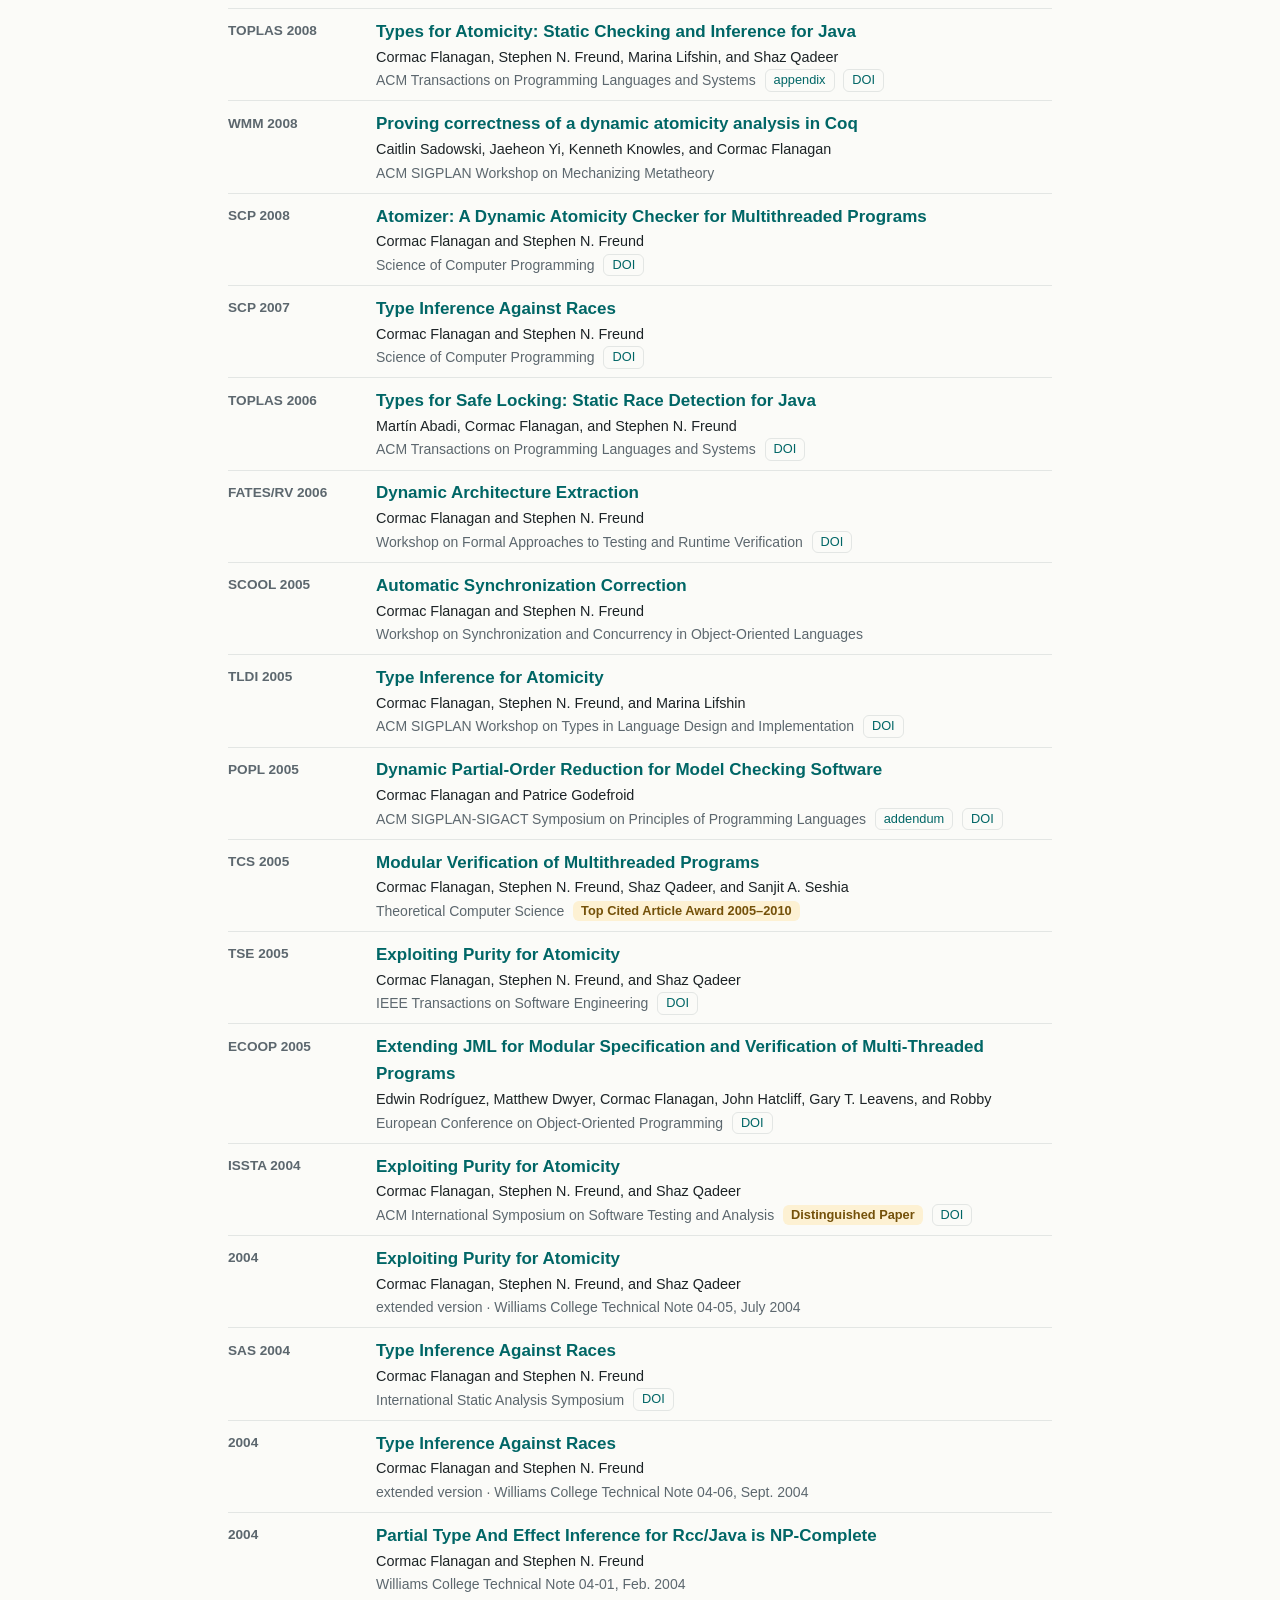
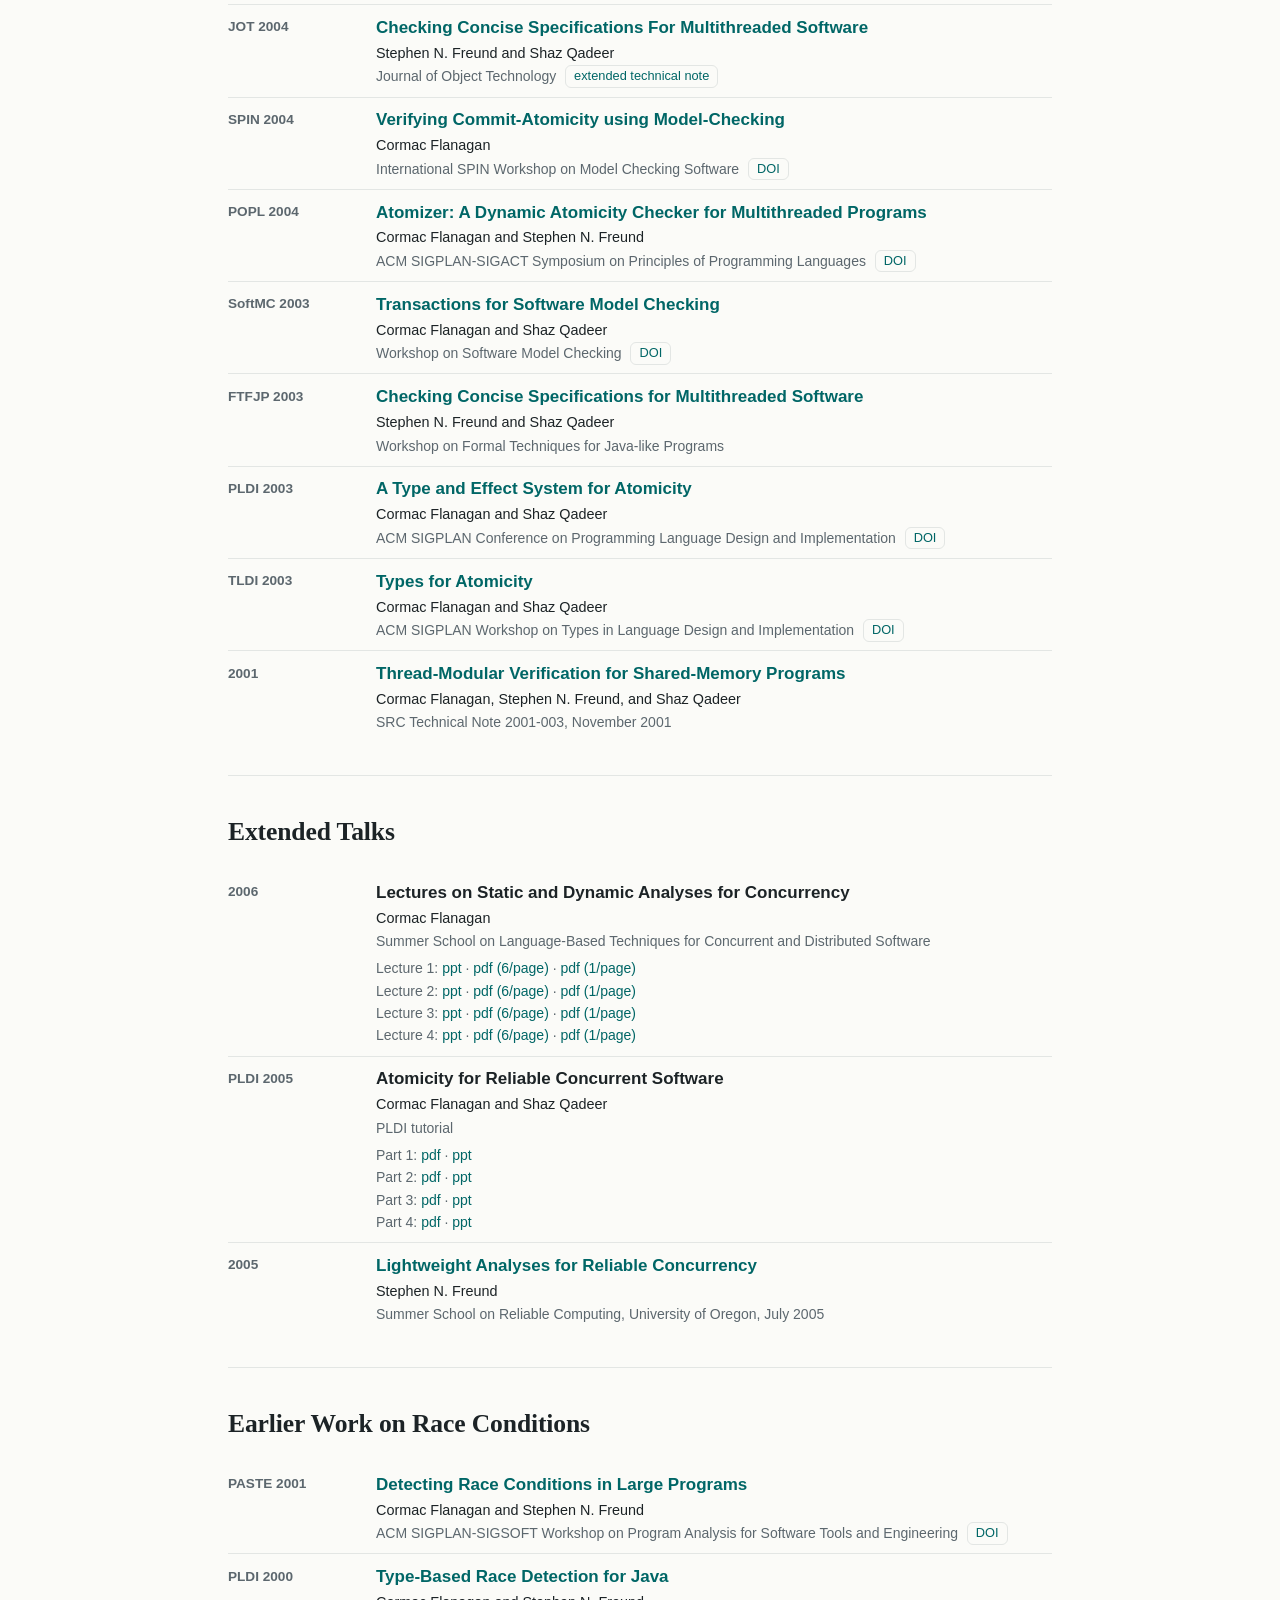
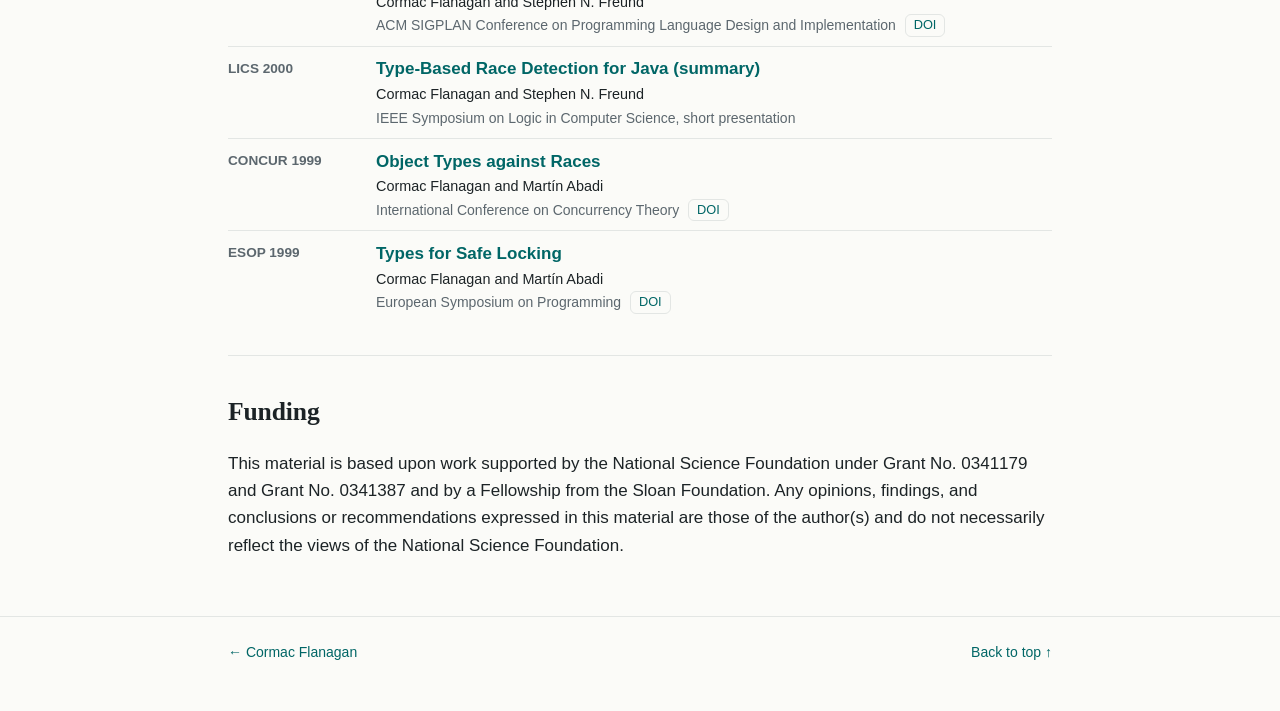
==== commit fa985294: "DOI links, link fixes, students, projects, atomicity page, icons - DOI button on 94 publications (Cr" ====
--- a/atom.html
+++ b/atom.html
@@ -1,699 +1,395 @@
-
-
-<!DOCTYPE HTML PUBLIC "-//W3C//DTD HTML 4.01 Transitional//EN">
-<html xmlns:v="urn:schemas-microsoft-com:vml"
- xmlns:o="urn:schemas-microsoft-com:office:office"
- xmlns:w="urn:schemas-microsoft-com:office:word"
- xmlns:st1="urn:schemas-microsoft-com:office:smarttags"
- xmlns="http://www.w3.org/TR/REC-html40">
+<!DOCTYPE html>
+<html lang="en">
 <head>
-  <meta http-equiv="Content-Type" content="text/html; charset=us-ascii">
-  <meta name="ProgId" content="ord.Document">
-  <meta name="Generator" content="Microsoft Word 11">
-  <meta name="Originator" content="Microsoft Word 11">
-  <link rel="File-List" href="atom_files/filelist.xml">
-  <link rel="Edit-Time-Data" href="atom_files/editdata.mso">
-<!--[if !mso]>
-<style>
-v\:* {behavior:url(#default#VML);}
-o\:* {behavior:url(#default#VML);}
-w\:* {behavior:url(#default#VML);}
-.shape {behavior:url(#default#VML);}
-</style>
-<![endif]-->
-  <title>Atomicity Research</title>
-  <o:smarttagtype
- namespaceuri="urn:schemas-microsoft-com:office:smarttags" name="State"></o:smarttagtype>
-  <o:smarttagtype
- namespaceuri="urn:schemas-microsoft-com:office:smarttags" name="place"></o:smarttagtype><o:smarttagtype
- namespaceuri="urn:schemas-microsoft-com:office:smarttags" name="City"></o:smarttagtype>
-  <o:smarttagtype
- namespaceuri="urn:schemas-microsoft-com:office:smarttags"
- name="PlaceName"></o:smarttagtype><o:smarttagtype
- namespaceuri="urn:schemas-microsoft-com:office:smarttags"
- name="PlaceType"></o:smarttagtype><!--[if gte mso 9]><xml>
- <o:DocumentProperties>
-  <o:Author>Cormac Flanagan</o:Author>
-  <o:LastAuthor>Cormac Flanagan</o:LastAuthor>
-  <o:Revision>29</o:Revision>
-  <o:TotalTime>91</o:TotalTime>
-  <o:Created>2004-09-14T00:46:00Z</o:Created>
-  <o:LastSaved>2006-07-20T20:16:00Z</o:LastSaved>
-  <o:Pages>1</o:Pages>
-  <o:Words>1425</o:Words>
-  <o:Characters>8127</o:Characters>
-  <o:Company>University of California at Santa Cruz</o:Company>- 
-  <o:Lines>67</o:Lines>
-  <o:Paragraphs>19</o:Paragraphs>
-  <o:CharactersWithSpaces>9533</o:CharactersWithSpaces>
-  <o:Version>11.8028</o:Version>
- </o:DocumentProperties>
-</xml><![endif]--><!--[if gte mso 9]><xml>
- <w:WordDocument>
-  <w:Zoom>FullPage</w:Zoom>
-  <w:SpellingState>Clean</w:SpellingState>
-  <w:GrammarState>Clean</w:GrammarState>
-  <w:ValidateAgainstSchemas/>
-  <w:SaveIfXMLInvalid>false</w:SaveIfXMLInvalid>
-  <w:IgnoreMixedContent>false</w:IgnoreMixedContent>
-  <w:AlwaysShowPlaceholderText>false</w:AlwaysShowPlaceholderText>
-  <w:DocumentVariables>
-   <w:dgnword-eventsink>33155096</w:dgnword-eventsink>
-  </w:DocumentVariables>
-  <w:BrowserLevel>MicrosoftInternetExplorer4</w:BrowserLevel>
- </w:WordDocument>
-</xml><![endif]--><!--[if gte mso 9]><xml>
- <w:LatentStyles DefLockedState="false" LatentStyleCount="156">
- </w:LatentStyles>
-</xml><![endif]--><!--[if !mso]><object
- classid="clsid:38481807-CA0E-42D2-BF39-B33AF135CC4D" id=ieooui></object>
-<style>
-st1\:*{behavior:url(#ieooui) }
-</style>
-<![endif]-->
-  <style>
-<!--
- /* Style Definitions */
- p.MsoNormal, li.MsoNormal, div.MsoNormal
-	{mso-style-parent:"";
-	margin:0in;
-	margin-bottom:.0001pt;
-	mso-pagination:widow-orphan;
-	font-size:12.0pt;
-	font-family:"Times New Roman";
-	mso-fareast-font-family:"Times New Roman";}
-h1
-	{mso-margin-top-alt:auto;
-	margin-right:0in;
-	mso-margin-bottom-alt:auto;
-	margin-left:0in;
-	mso-pagination:widow-orphan;
-	mso-outline-level:1;
-	font-size:24.0pt;
-	font-family:"Times New Roman";
-	font-weight:bold;}
-h2
-	{mso-margin-top-alt:auto;
-	margin-right:0in;
-	mso-margin-bottom-alt:auto;
-	margin-left:0in;
-	mso-pagination:widow-orphan;
-	mso-outline-level:2;
-	font-size:18.0pt;
-	font-family:"Times New Roman";
-	font-weight:bold;}
-h3
-	{mso-style-next:Normal;
-	margin-top:12.0pt;
-	margin-right:0in;
-	margin-bottom:3.0pt;
-	margin-left:0in;
-	mso-pagination:widow-orphan;
-	page-break-after:avoid;
-	mso-outline-level:3;
-	font-size:13.0pt;
-	font-family:Arial;
-	font-weight:bold;}
-a:link, span.MsoHyperlink
-	{color:blue;
-	text-decoration:underline;
-	text-underline:single;}
-a:visited, span.MsoHyperlinkFollowed
-	{color:blue;
-	text-decoration:underline;
-	text-underline:single;}
-p
-	{mso-margin-top-alt:auto;
-	margin-right:0in;
-	mso-margin-bottom-alt:auto;
-	margin-left:0in;
-	mso-pagination:widow-orphan;
-	font-size:12.0pt;
-	font-family:"Times New Roman";
-	mso-fareast-font-family:"Times New Roman";}
-span.SpellE
-	{mso-style-name:"";
-	mso-spl-e:yes;}
-span.GramE
-	{mso-style-name:"";
-	mso-gram-e:yes;}
-@page Section1
-	{size:8.5in 11.0in;
-	margin:1.0in 1.25in 1.0in 1.25in;
-	mso-header-margin:.5in;
-	mso-footer-margin:.5in;
-	mso-paper-source:0;}
-div.Section1
-	{page:Section1;}
- /* List Definitions */
- @list l0
-	{mso-list-id:344602559;
-	mso-list-template-ids:-1342926228;}
-@list l0:level1
-	{mso-level-number-format:bullet;
-	mso-level-text:\F0B7;
-	mso-level-tab-stop:.5in;
-	mso-level-number-position:left;
-	text-indent:-.25in;
-	mso-ansi-font-size:10.0pt;
-	font-family:Symbol;}
-@list l1
-	{mso-list-id:831600667;
-	mso-list-template-ids:885848328;}
-@list l1:level1
-	{mso-level-number-format:bullet;
-	mso-level-text:\F0B7;
-	mso-level-tab-stop:.5in;
-	mso-level-number-position:left;
-	text-indent:-.25in;
-	mso-ansi-font-size:10.0pt;
-	font-family:Symbol;}
-@list l2
-	{mso-list-id:1255868033;
-	mso-list-template-ids:1903044352;}
-@list l2:level1
-	{mso-level-number-format:bullet;
-	mso-level-text:\F0B7;
-	mso-level-tab-stop:.5in;
-	mso-level-number-position:left;
-	text-indent:-.25in;
-	mso-ansi-font-size:10.0pt;
-	font-family:Symbol;}
-@list l2:level2
-	{mso-level-tab-stop:1.0in;
-	mso-level-number-position:left;
-	text-indent:-.25in;}
-@list l2:level3
-	{mso-level-tab-stop:1.5in;
-	mso-level-number-position:left;
-	text-indent:-.25in;}
-@list l2:level4
-	{mso-level-tab-stop:2.0in;
-	mso-level-number-position:left;
-	text-indent:-.25in;}
-@list l2:level5
-	{mso-level-tab-stop:2.5in;
-	mso-level-number-position:left;
-	text-indent:-.25in;}
-@list l2:level6
-	{mso-level-tab-stop:3.0in;
-	mso-level-number-position:left;
-	text-indent:-.25in;}
-@list l2:level7
-	{mso-level-tab-stop:3.5in;
-	mso-level-number-position:left;
-	text-indent:-.25in;}
-@list l2:level8
-	{mso-level-tab-stop:4.0in;
-	mso-level-number-position:left;
-	text-indent:-.25in;}
-@list l2:level9
-	{mso-level-tab-stop:4.5in;
-	mso-level-number-position:left;
-	text-indent:-.25in;}
-@list l3
-	{mso-list-id:1312365523;
-	mso-list-template-ids:1784851954;}
-@list l3:level1
-	{mso-level-number-format:bullet;
-	mso-level-text:\F0B7;
-	mso-level-tab-stop:.5in;
-	mso-level-number-position:left;
-	text-indent:-.25in;
-	mso-ansi-font-size:10.0pt;
-	font-family:Symbol;}
-@list l4
-	{mso-list-id:1519733404;
-	mso-list-template-ids:-295282260;}
-@list l4:level1
-	{mso-level-number-format:bullet;
-	mso-level-text:\F0B7;
-	mso-level-tab-stop:.5in;
-	mso-level-number-position:left;
-	text-indent:-.25in;
-	mso-ansi-font-size:10.0pt;
-	font-family:Symbol;}
-@list l4:level2
-	{mso-level-tab-stop:1.0in;
-	mso-level-number-position:left;
-	text-indent:-.25in;}
-@list l4:level3
-	{mso-level-tab-stop:1.5in;
-	mso-level-number-position:left;
-	text-indent:-.25in;}
-@list l4:level4
-	{mso-level-tab-stop:2.0in;
-	mso-level-number-position:left;
-	text-indent:-.25in;}
-@list l4:level5
-	{mso-level-tab-stop:2.5in;
-	mso-level-number-position:left;
-	text-indent:-.25in;}
-@list l4:level6
-	{mso-level-tab-stop:3.0in;
-	mso-level-number-position:left;
-	text-indent:-.25in;}
-@list l4:level7
-	{mso-level-tab-stop:3.5in;
-	mso-level-number-position:left;
-	text-indent:-.25in;}
-@list l4:level8
-	{mso-level-tab-stop:4.0in;
-	mso-level-number-position:left;
-	text-indent:-.25in;}
-@list l4:level9
-	{mso-level-tab-stop:4.5in;
-	mso-level-number-position:left;
-	text-indent:-.25in;}
-@list l5
-	{mso-list-id:1726487866;
-	mso-list-template-ids:-105642482;}
-@list l5:level1
-	{mso-level-number-format:bullet;
-	mso-level-text:\F0B7;
-	mso-level-tab-stop:.5in;
-	mso-level-number-position:left;
-	text-indent:-.25in;
-	mso-ansi-font-size:10.0pt;
-	font-family:Symbol;}
-@list l5:level2
-	{mso-level-tab-stop:1.0in;
-	mso-level-number-position:left;
-	text-indent:-.25in;}
-@list l5:level3
-	{mso-level-tab-stop:1.5in;
-	mso-level-number-position:left;
-	text-indent:-.25in;}
-@list l5:level4
-	{mso-level-tab-stop:2.0in;
-	mso-level-number-position:left;
-	text-indent:-.25in;}
-@list l5:level5
-	{mso-level-tab-stop:2.5in;
-	mso-level-number-position:left;
-	text-indent:-.25in;}
-@list l5:level6
-	{mso-level-tab-stop:3.0in;
-	mso-level-number-position:left;
-	text-indent:-.25in;}
-@list l5:level7
-	{mso-level-tab-stop:3.5in;
-	mso-level-number-position:left;
-	text-indent:-.25in;}
-@list l5:level8
-	{mso-level-tab-stop:4.0in;
-	mso-level-number-position:left;
-	text-indent:-.25in;}
-@list l5:level9
-	{mso-level-tab-stop:4.5in;
-	mso-level-number-position:left;
-	text-indent:-.25in;}
-@list l6
-	{mso-list-id:2082368461;
-	mso-list-template-ids:-260431916;}
-@list l6:level1
-	{mso-level-number-format:bullet;
-	mso-level-text:\F0B7;
-	mso-level-tab-stop:.5in;
-	mso-level-number-position:left;
-	text-indent:-.25in;
-	mso-ansi-font-size:10.0pt;
-	font-family:Symbol;}
-ol
-	{margin-bottom:0in;}
-ul
-	{margin-bottom:0in;}
--->
-  </style><!--[if gte mso 10]>
-<style>
- /* Style Definitions */
- table.MsoNormalTable
-	{mso-style-name:"Table Normal";
-	mso-tstyle-rowband-size:0;
-	mso-tstyle-colband-size:0;
-	mso-style-noshow:yes;
-	mso-style-parent:"";
-	mso-padding-alt:0in 5.4pt 0in 5.4pt;
-	mso-para-margin:0in;
-	mso-para-margin-bottom:.0001pt;
-	mso-pagination:widow-orphan;
-	font-size:10.0pt;
-	font-family:"Times New Roman";
-	mso-ansi-language:#0400;
-	mso-fareast-language:#0400;
-	mso-bidi-language:#0400;}
-</style>
-<![endif]-->
+  <meta charset="utf-8">
+  <meta name="viewport" content="width=device-width, initial-scale=1">
+  <title>Atomicity Research · Cormac Flanagan</title>
+  <meta name="description" content="Research on atomicity for multithreaded software by Cormac Flanagan, Stephen Freund, Shaz Qadeer, Martín Abadi, and colleagues.">
+  <link rel="icon" href="favicon.svg" type="image/svg+xml">
+  <link rel="stylesheet" href="style.css">
 </head>
-<body style="" lang="EN-US" link="blue" vlink="blue">
-<div class="Section1">
-<h1><span style="color: maroon;">Research on Atomicity<span style="">&nbsp;
-</span><o:p></o:p></span></h1>
-<p>Multithreaded programs often exhibit erroneous behavior because of
-unintended interactions between threads. Much work on this problem has
-focused on
-simultaneous-access race conditions, but the absence of race conditions
-is
-insufficient to ensure the absence of errors due to unintended thread
-interactions. </p>
-<p>We focus on the more fundamental non-interference property of <i
- style="">atomicity</i>. A method is atomic if its
-execution is not affected by and does not interfere with
-concurrently-executing
-threads. In other words, for every execution there is an equivalent <i
- style="">serial</i> execution in which the actions of
-the atomic procedure are not interleaved with actions of other threads.<span
- style="">&nbsp; </span>Atomic methods can be understood
-according to their sequential semantics, which significantly simplifies
-formal
-and informal correctness arguments and subsequent validation activities
-such as
-code inspection and testing.</p>
-<p>We are currently pursuing several analysis techniques for checking
-atomicity
-<span class="GramE">properties,</span> include static analyses based on
-type
-checking and type inference, as well as dynamic (run-time) approaches. </p>
-<p><img style="border: 0px solid ; width: 100%; height: 5px;" alt=""
- id="_x0000_i1025" src="sep.gif"><span style="color: black;"><o:p></o:p></span></p>
-<h2><span style="color: maroon;">People<o:p></o:p></span></h2>
-<ul type="disc">
-  <li class="MsoNormal" style=""><a
- href="http://www.cs.ucsc.edu/%7Eabadi/home.html">Martin Abadi</a>, <st1:placetype
- w:st="on">University</st1:placetype> of <st1:placename w:st="on">California</st1:placename>,
-    <st1:place w:st="on"><st1:city w:st="on">Santa Cruz</st1:city></st1:place>
-  </li>
-  <li class="MsoNormal" style=""><a
- href="http://www.cs.ucsc.edu/%7Ecormac">Cormac Flanagan</a>, <st1:placetype
- w:st="on">University</st1:placetype> of <st1:placename w:st="on">California</st1:placename>,
-    <st1:place w:st="on"><st1:city w:st="on">Santa Cruz</st1:city></st1:place>
-  </li>
-  <li class="MsoNormal" style=""><a
- href="http://www.cs.williams.edu/%7Efreund/">Stephen Freund</a>, <st1:place
- w:st="on"><st1:placename w:st="on">Williams</st1:placename> <st1:placename
- w:st="on">College</st1:placename></st1:place> </li>
-  <li class="MsoNormal" style=""><a
- href="http://research.microsoft.com/%7Eqadeer/">Shaz <span
- class="SpellE">Qadeer</span></a>, Microsoft Research </li>
-</ul>
-<p class="MsoNormal" style="margin-left: 0.25in;"><o:p>&nbsp;</o:p></p>
-<p class="MsoNormal" style="margin-left: 0.25in;">We have also
-collaborated on some aspects of this work with
-other colleagues, including Edwin Rodriguez, Matthew Dwyer, John <span
- class="SpellE">Hatcliff</span>, Gary T. Leavens, and Robby.</p>
-<p><img style="border: 0px solid ; width: 100%; height: 5px;" alt=""
- id="_x0000_i1025" src="sep.gif"><span style="color: black;"><o:p></o:p></span></p>
-<h2><span style="color: maroon;">Papers<o:p></o:p></span></h2>
-<ul type="disc">
-  <li class="MsoNormal" style=""><a href="papers/pldi10.pdf">Adversarial
-Memory for Detecting Destructive Races</a><br>
-Cormac Flanagan and Stephen N. Freund<br>
-ACM Symposium on Principles of Programming Languages, 2010. </li>
-  <li class="MsoNormal" style=""><a href="papers/paste10.pdf">The
-RoadRunner Dynamic Analysis Framework for Concurrent Programs</a><br>
-Cormac Flanagan and Stephen N. Freund<br>
-ACM Workshop on Program Analysis for Software Tools and Engineering,
-2010. </li>
-  <li class="MsoNormal" style=""><a href="papers/tldi10.pdf">Effects
-for Cooperable and Serializable Threads</a><br>
-Jaeheon Yi and Cormac Flanagan<br>
-ACM Workshop on Types in Language Design and Implementation, 2010. </li>
-  <li class="MsoNormal" style=""><a href="papers/pldi09.pdf">FastTrack:
-Ef&#64257;cient and Precise Dynamic Race Detection</a><br>
-Cormac Flanagan and Stephen N. Freund<br>
-ACM Symposium on Principles of Programming Languages, 2009. </li>
-  <li class="MsoNormal" style=""><a href="papers/esop09.pdf">SingleTrack:
-A Dynamic Determinism Checker for Multithreaded Programs</a><br>
-Caitlin Sadowski, Stephen N. Freund, and Cormac Flanagan<br>
-European Symposium on&nbsp; Programming, 2009. </li>
-  <li class="MsoNormal" style=""><a href="papers/pldi08.pdf">Velodrome:
-A Sound and Complete Dynamic Analysis for Atomicity</a><br>
-Cormac Flanagan and Stephen N. Freund<br>
-ACM Symposium on Principles of Programming Languages, 2008.<br>
-  </li>
-  <li class="MsoNormal" style=""><a href="papers/atomic-toplas.pdf">Types
-for Atomicity: Static Checking and Inference for Java</a> (<a
- href="papers/atomic-toplas-appendix.pdf">appendix</a>)<br>
-Cormac Flanagan, Stephen N. Freund, Marina Lifshin, and Shaz Qadeer.<br>
-ACM Transactions on Programming Languages and Systems, 2008.</li>
-  <li class="MsoNormal" style=""><a href="papers/wmm08.pdf">Proving
-correctness of a dynamic atomicity analysis in Coq</a><br>
-Caitlin Sadowski, Jaeheon Yi, Kenneth Knowles, and Cormac Flanagan <br>
-Third Informal ACM SIGPLAN Workshop on Mechanizing Metatheory, 2008.<br>
-  </li>
-  <li class="MsoNormal" style=""><a href="papers/scp08.pdf">Atomizer:
-A Dynamic Atomicity Checker for Multithreaded Programs</a><br>
-Cormac Flanagan and Stephen N. Freund<br>
-Science of Computer Programming, 2008. </li>
-  <li class="MsoNormal" style=""><a
- href="http://www.cs.williams.edu/%7Efreund/papers/rccsat-scp.pdf">Type
-Inference Against Races</a> <br>
-Cormac Flanagan and Stephen N. Freund<br>
-Science of Computer Programming, 2007. </li>
-  <li class="MsoNormal" style=""> <a
- href="http://www.cs.williams.edu/%7Efreund/papers/rccjava-toplas.pdf">Types
-for Safe Locking: Static Race Detection for Java</a> <br>
-Martin Abadi, Cormac Flanagan, and Stephen N. Freund<br>
-ACM Transactions on Programming Languages and Systems, 2006. </li>
-  <li class="MsoNormal" style=""> <a
- href="http://www.cs.williams.edu/%7Efreund/papers/aardvark-rv.pdf">Dynamic
-Architecture Extraction</a><br>
-Cormac Flanagan and Stephen N. Freund<br>
-Formal Approaches to Testing and Runtime Verification, 2006. </li>
-  <li class="MsoNormal" style=""> <a
- href="http://www.cs.williams.edu/%7Efreund/papers/sync-corr-workshop.pdf">Automatic
-Synchronization Correction</a><br>
-Cormac Flanagan and Stephen N. Freund<br>
-Workshop on Synchronization and Concurrency in Object-Oriented
-Languages, October 2005. </li>
-  <li class="MsoNormal" style=""> <a
- href="http://www.cs.williams.edu/%7Efreund/papers/bohr-tldi.pdf"> Type
-Inference for Atomicity</a><br>
-Cormac Flanagan, Stephen N. Freund, and Marina Lifshin<br>
-ACM Workshop on Types in Language Design and Implementation, 2005. </li>
-  <li class="MsoNormal" style=""> <a
- href="http://www.soe.ucsc.edu/%7Ecormac/papers/popl05.pdf"> Dynamic
-Partial-Order Reduction for Model Checking Software </a><br>
-Cormac Flanagan and Patrice Godefroid <br>
-Principles of Programming Languages, 2005. </li>
-  <li class="MsoNormal" style=""><a name="04-sas"></a><a
- href="http://authors.elsevier.com/sd/article/S0304397504007935">Modular
-Verification of Multithreaded Programs</a> <br>
-Cormac Flanagan, Stephen N. Freund, Shaz <span class="SpellE">Qadeer</span>,
-and <span class="SpellE">Sanjit</span> A. <span class="SpellE">Seshia</span>.<br>
-Theoretical Computer Science, 338 (1-3), June 2005.</li>
-  <li class="MsoNormal" style=""><a
- href="http://www.cs.williams.edu/%7Efreund/papers/purity-issta.pdf">Exploiting
-Purity for Atomicity</a><br>
-Cormac Flanagan, Stephen N. Freund, and Shaz <span class="SpellE">Qadeer</span><br>
-ACM International Symposium on Software Testing and Analysis, July
-2004. <br>
-    <a href="http://www.cs.williams.edu/%7Efreund/papers/purity-tse.pdf">Extended
-journal version</a> appeared in IEE Transactions on Software
-Engineering <br>
-Additional details and correctness proofs are in <st1:place w:st="on"><st1:placename
- w:st="on">Williams</st1:placename> <st1:placename w:st="on">College</st1:placename></st1:place>
-    <a href="http://www.cs.williams.edu/%7Efreund/papers/04-issta-tr.ps">Technical
-Note 04-05</a>, July 2004. </li>
-  <li class="MsoNormal" style=""><a
- href="http://www.soe.ucsc.edu/%7Ecormac/papers/ecoop05.pdf">Extending
-JML for Modular Specification and Verification of Multi-Threaded
-Programs</a> <br>
-Edwin Rodriguez, Matthew Dwyer, Cormac Flanagan, John <span
- class="SpellE">Hatcliff</span>, Gary T. Leavens, and Robby <br>
-European Conference on Object-Oriented Programming, July 2005.</li>
-  <li class="MsoNormal" style=""><a
- href="http://www.soe.ucsc.edu/%7Ecormac/papers/tldi05.ps">Type
-Inference for Atomicity</a><br>
-Cormac Flanagan, Stephen N. Freund and Marina <span class="SpellE">Lifshin</span>.
-    <br>
-Types in Language Design and Implementation, January 2005.</li>
-  <li class="MsoNormal" style=""><span style="">&nbsp;</span><a
- href="http://www.cs.williams.edu/%7Efreund/papers/rccsat-sas.pdf">Type
-Inference <span class="GramE">Against</span> Races</a><br>
-Cormac Flanagan and Stephen N. Freund <br>
-Static Analysis Symposium, August, 2004. <br>
-Extended paper available as <st1:place w:st="on"><st1:placename
- w:st="on">Williams</st1:placename> <st1:placename w:st="on">College</st1:placename></st1:place>
-    <a href="http://www.cs.williams.edu/%7Efreund/papers/04-sas-tn.ps">Technical
-Note 04-06</a>, Sept. 2004. </li>
-  <li class="MsoNormal" style=""><a
- href="http://www.cs.williams.edu/%7Efreund/papers/rcc-type-inf.ps">Partial
-Type <span class="GramE">And</span> Effect Inference for <span
- class="SpellE">Rcc</span>/Java in NP-Complete</a><br>
-Cormac Flanagan and <st1:place w:st="on"><st1:placename w:st="on">Stephen</st1:placename>
-    <st1:placename w:st="on">N.</st1:placename> <st1:placename
- w:st="on">Freund</st1:placename> <br>
-    <st1:placename w:st="on">Williams</st1:placename> <st1:placename
- w:st="on">College</st1:placename></st1:place> Technical Note 04-01,
-Feb 2004. </li>
-  <li class="MsoNormal" style=""><a
- href="http://www.cs.williams.edu/%7Efreund/papers/calvin-jot.pdf">Checking
-Concise Specifications <span class="GramE">For</span> Multithreaded
-Software</a><br>
-Stephen N. Freund and Shaz <span class="SpellE">Qadeer</span><br>
-Journal of Object Technology, 2004. <br>
-Extended paper available as <st1:place w:st="on"><st1:placename
- w:st="on">Williams</st1:placename> <st1:placename w:st="on">College</st1:placename></st1:place>
-    <a href="http://www.cs.williams.edu/%7Efreund/papers/02-calvin.ps">Technical
-Note 02-01</a>, Dec. 2002. </li>
-  <li class="MsoNormal" style=""><a
- href="http://www.cse.ucsc.edu/%7Ecormac/papers/spin04.ps">Verifying
-Commit-Atomicity using Model-Checking</a><br>
-Cormac Flanagan<br>
-SPIN Workshop on Model Checking of Software, 2004.</li>
-  <li class="MsoNormal" style=""><a
- href="http://www.cs.williams.edu/%7Efreund/papers/atomizer-popl.pdf">Atomizer:
-A Dynamic Atomicity Checker for Multithreaded Programs</a><br>
-Cormac Flanagan and Stephen N. Freund<br>
-ACM Symposium on Principles of Programming Languages, 2004.</li>
-  <li class="MsoNormal" style=""><a
- href="http://www.cs.ucsc.edu/%7Ecormac/papers/smc03.ps">Transactions
-for Software Model Checking</a><br>
-Cormac Flanagan and Shaz <span class="SpellE">Qadeer</span><br>
-Workshop on Software Model Checking, 2003. </li>
-  <li class="MsoNormal" style=""><a
- href="http://www.cs.williams.edu/%7Efreund/papers/calvin-workshop.pdf">Checking
-Concise Specifications for Multithreaded Software</a><br>
-Stephen N. Freund and Shaz <span class="SpellE">Qadeer</span><br>
-Workshop on Formal Techniques for Java-like Programs, 2003. </li>
-  <li class="MsoNormal" style=""><a
- href="http://www.cs.ucsc.edu/%7Ecormac/papers/pldi03.ps">A Type and
-Effect System for Atomicity</a><br>
-Cormac Flanagan and Shaz <span class="SpellE">Qadeer</span><br>
-ACM Conference on Programming Language Design and Implementation, 2003.</li>
-  <li class="MsoNormal" style=""><a
- href="http://www.cs.ucsc.edu/%7Ecormac/papers/tldi03.ps">Types for
-Atomicity</a><br>
-Cormac Flanagan and Shaz <span class="SpellE">Qadeer</span><br>
-ACM <span class="SpellE">Workship</span> on Types in Language Design
-and Implementation, 2003.</li>
-  <li class="MsoNormal" style=""><a
- href="http://www.cs.williams.edu/%7Efreund/papers/01-tmv.ps">Thread-Modular
-Verification for Shared-Memory Programs</a><br>
-Cormac Flanagan, Stephen N. Freund, and Shaz <span class="SpellE">Qadeer</span><br>
-SRC Technical Note 2001-003, November 2001. </li>
-</ul>
-<p><img style="border: 0px solid ; width: 100%; height: 5px;" alt=""
- id="_x0000_i1025" src="sep.gif"><span style="color: black;"><o:p></o:p></span></p>
-<h2><span style="color: maroon;">Extended Talks <o:p></o:p></span></h2>
-<ul type="disc">
-  <li class="MsoNormal" style=""><span style="font-size: 11pt;"><a
- name="oregon06"></a>2006</span> <span style="font-size: 11pt;"><a
- href="http://www.cs.uoregon.edu/research/summerschool/summer06/">Summer
-School on Language-Based Techniques for Concurrent and Distributed
-Software</a></span> <br>
-    <span style="font-size: 11pt;">Lectures on <i>Static and Dynamic
-Analyses for Concurrency</i> </span><br>
-    <span class="SpellE">Cormac</span> Flanagan <br>
-Lecture 1:<span style="">&nbsp; </span><a
- href="talks/oregon-atomicity-flanagan1.ppt">ppt</a> <span style="">&nbsp;&nbsp;</span><a
- href="talks/oregon-atomicity-flanagan1.pdf">pdf (6/page)</a> <span
- style="">&nbsp;</span><a
- href="talks/oregon-atomicity-flanagan1-big.pdf">pdf (1/page)</a> <br>
-Lecture 2:<span style="">&nbsp; </span><a
- href="talks/oregon-atomicity-flanagan2.ppt">ppt</a> <span style="">&nbsp;&nbsp;</span><a
- href="talks/oregon-atomicity-flanagan2.pdf">pdf (6/page)</a> <span
- style="">&nbsp;</span><a
- href="talks/oregon-atomicity-flanagan2-big.pdf">pdf (1/page)</a> <br>
-Lecture 3:<span style="">&nbsp; </span><a
- href="talks/oregon-atomicity-flanagan3.ppt">ppt</a> <span style="">&nbsp;&nbsp;</span><a
- href="talks/oregon-atomicity-flanagan3.pdf">pdf (6/page)</a> <span
- style="">&nbsp;</span><a
- href="talks/oregon-atomicity-flanagan3-big.pdf">pdf (1/page)</a> <br>
-Lecture 4:<span style="">&nbsp; </span><a
- href="talks/oregon-atomicity-flanagan4.ppt">ppt</a> <span style="">&nbsp;&nbsp;</span><a
- href="talks/oregon-atomicity-flanagan4.pdf">pdf (6/page)</a> <span
- style="">&nbsp;</span><a
- href="talks/oregon-atomicity-flanagan4-big.pdf">pdf (1/page)</a><br
- style="">
-<!--[if !supportLineBreakNewLine]--><br style="">
-<!--[endif]--></li>
-  <li class="MsoNormal" style=""><span style="font-size: 11pt;"><a
- name="pldi05tutorial"></a>PLDI
-tutorial: <b style=""><span style="">&nbsp;</span></b><a
- href="http://www.cs.purdue.edu/homes/jv/plditut/atom/index.html">Atomicity
-for Reliable Concurrent Software</a></span> <br>
-    <span class="SpellE">Cormac</span> Flanagan and <span
- class="SpellE">Shaz</span> <span class="SpellE">Qadeer</span><br>
-PLDI, 2005. <br>
-    <span style="font-size: 11pt;">Tutorial Slides: <a
- href="http://www.soe.ucsc.edu/%7Ecormac/talks/tutorial-pldi05-atomicity1a.pdf">part1.pdf</a>
-/ <a
- href="http://www.soe.ucsc.edu/%7Ecormac/talks/tutorial-pldi05-atomicity1a.ppt">part1.ppt</a>,&nbsp;
-    <a
- href="http://www.soe.ucsc.edu/%7Ecormac/talks/tutorial-pldi05-atomicity2.pdf">part2.pdf</a>
-/ <a
- href="http://www.soe.ucsc.edu/%7Ecormac/talks/tutorial-pldi05-atomicity2.ppt">part2.ppt</a>,&nbsp;
-    <a
- href="http://www.soe.ucsc.edu/%7Ecormac/talks/tutorial-pldi05-atomicity3a.pdf">part3.pdf</a>
-/ <a
- href="http://www.soe.ucsc.edu/%7Ecormac/talks/tutorial-pldi05-atomicity3a.ppt">part3.ppt</a>,&nbsp;
-    <a
- href="http://www.soe.ucsc.edu/%7Ecormac/talks/tutorial-pldi05-atomicity4.pdf">part4.pdf</a>
-/ <a
- href="http://www.soe.ucsc.edu/%7Ecormac/talks/tutorial-pldi05-atomicity4.ppt">part4.ppt</a></span><br
- style="">
-<!--[if !supportLineBreakNewLine]--><br style="">
-<!--[endif]--></li>
-  <li class="MsoNormal" style=""><a name="oregon05"></a>2005 Summer
-School Lecture:<span style="">&nbsp; </span><a
- href="http://www.cs.williams.edu/%7Efreund/oregon">Lightweight
-Analyses for Reliable Concurrency</a><br>
-Stephen N. Freund<br>
-    <a href="http://www.cs.uoregon.edu/research/summerschool/summer05/">Summer
-School on Reliable Computing</a>, University of <st1:place w:st="on"><st1:state
- w:st="on">Oregon</st1:state></st1:place>, July 2005.</li>
-</ul>
-<p><img style="border: 0px solid ; width: 100%; height: 5px;" alt=""
- id="_x0000_i1025" src="sep.gif"><span style="color: black;"><o:p></o:p></span></p>
-<h2><span style="color: maroon;">Earlier Work on Race Conditions <o:p></o:p></span></h2>
-<ul type="disc">
-  <li class="MsoNormal" style=""><a
- href="http://www.cs.williams.edu/%7Efreund/papers/rccjava-paste.pdf">Detecting
-Race Conditions in Large Programs</a><br>
-Cormac Flanagan and Stephen N. Freund<br>
-ACM Workshop on Program Analysis for Software Tools and Engineering,
-2001. </li>
-  <li class="MsoNormal" style=""><a
- href="http://www.cs.williams.edu/%7Efreund/papers/rccjava-pldi.pdf">Type-Based
-Race Detection for Java</a><br>
-Cormac Flanagan and Stephen N. Freund<br>
-ACM Conference on Programming Language Design and Implementation, 2000.</li>
-  <li class="MsoNormal" style=""><a
- href="http://www.cs.ucsc.edu/%7Ecormac/papers/lics00.ps">Type-Based
-Race Detection for Java (summary)</a><br>
-Cormac Flanagan and Stephen N. Freund<br>
-LICS, 2000 </li>
-  <li class="MsoNormal" style=""><a
- href="http://www.cs.ucsc.edu/%7Ecormac/papers/concur99.ps">Object
-Types against Races</a><br>
-Cormac Flanagan and Martin Abadi<br>
-CONCUR, 1999 </li>
-  <li class="MsoNormal" style=""><a
- href="http://www.cs.ucsc.edu/%7Ecormac/papers/esop99.ps">Types for
-Safe Locking</a><br>
-Cormac Flanagan and Martin Abadi<br>
-ESOP, 1999 </li>
-</ul>
-<p><img style="border: 0px solid ; width: 100%; height: 5px;" alt=""
- id="_x0000_i1025" src="sep.gif"><span style="color: black;"><o:p></o:p></span></p>
-<h2><span style="color: maroon;">Funding <o:p></o:p></span></h2>
-<p class="MsoNormal">This material is based upon work supported by the
-National
-Science Foundation under Grant No. 0341179 and Grant No. 0341387 and by
-a Fellowship from the Sloan Foundation. Any
-opinions, findings, and conclusions or recommendations expressed in
-this
-material are those of the author(s) and do not necessarily reflect the
-views of
-the National Science Foundation.<br>
-<br>
-</p>
-<p class="MsoNormal"><img
- style="border: 0px solid ; width: 100%; height: 5px;" alt=""
- id="_x0000_i1025" src="sep.gif"></p>
-</div>
+<body>
+
+<nav class="topnav" aria-label="Sections">
+  <div class="wrap">
+    <a class="home" href="index.html">Cormac Flanagan</a>
+    <ul>
+      <li><a href="index.html">&larr; Home</a></li>
+      <li><a href="#people">People</a></li>
+      <li><a href="#papers">Papers</a></li>
+      <li><a href="#talks">Talks</a></li>
+      <li><a href="#races">Earlier Work</a></li>
+    </ul>
+  </div>
+</nav>
+
+<main class="wrap" id="top">
+
+<header class="hero simple">
+  <h1>Research on Atomicity</h1>
+</header>
+
+<p class="intro">Multithreaded programs often exhibit erroneous behavior because of unintended interactions between threads. Much work on this problem has focused on simultaneous-access race conditions, but the absence of race conditions is insufficient to ensure the absence of errors due to unintended thread interactions.</p>
+<p class="intro">We focus on the more fundamental non-interference property of atomicity. A method is atomic if its execution is not affected by and does not interfere with concurrently-executing threads. In other words, for every execution there is an equivalent serial execution in which the actions of the atomic procedure are not interleaved with actions of other threads. Atomic methods can be understood according to their sequential semantics, which significantly simplifies formal and informal correctness arguments and subsequent validation activities such as code inspection and testing.</p>
+<p class="intro">We are currently pursuing several analysis techniques for checking atomicity properties, include static analyses based on type checking and type inference, as well as dynamic (run-time) approaches.</p>
+
+<section id="people">
+  <h2>People</h2>
+  <ul class="list">
+    <li>Martín Abadi, University of California, Santa Cruz</li>
+    <li><a href="index.html">Cormac Flanagan</a>, University of California, Santa Cruz</li>
+    <li><a href="https://www.cs.williams.edu/~freund/">Stephen Freund</a>, Williams College</li>
+    <li>Shaz Qadeer, Microsoft Research</li>
+  </ul>
+  <p>We have also collaborated on some aspects of this work with other colleagues, including Edwin Rodríguez, Matthew Dwyer, John Hatcliff, Gary T. Leavens, and Robby.</p>
+</section>
+
+<section id="papers">
+  <h2>Papers</h2>
+  <ul class="pubs cites">
+    <li>
+      <span class="tag">PLDI 2010</span>
+      <div class="body">
+        <a href="papers/pldi10.pdf">Adversarial Memory for Detecting Destructive Races</a>
+        <div class="authors">Cormac Flanagan and Stephen N. Freund</div>
+        <div class="meta">ACM SIGPLAN Conference on Programming Language Design and Implementation <a href="https://doi.org/10.1145/1806596.1806625">DOI</a></div>
+      </div>
+    </li>
+    <li>
+      <span class="tag">PASTE 2010</span>
+      <div class="body">
+        <a href="papers/paste10.pdf">The RoadRunner Dynamic Analysis Framework for Concurrent Programs</a>
+        <div class="authors">Cormac Flanagan and Stephen N. Freund</div>
+        <div class="meta">ACM SIGPLAN-SIGSOFT Workshop on Program Analysis for Software Tools and Engineering <a href="https://doi.org/10.1145/1806672.1806674">DOI</a></div>
+      </div>
+    </li>
+    <li>
+      <span class="tag">TLDI 2010</span>
+      <div class="body">
+        <a href="papers/tldi10.pdf">Effects for Cooperable and Serializable Threads</a>
+        <div class="authors">Jaeheon Yi and Cormac Flanagan</div>
+        <div class="meta">ACM SIGPLAN Workshop on Types in Language Design and Implementation <a href="https://doi.org/10.1145/1708016.1708019">DOI</a></div>
+      </div>
+    </li>
+    <li>
+      <span class="tag">PLDI 2009</span>
+      <div class="body">
+        <a href="papers/pldi09.pdf">FastTrack: Efficient and Precise Dynamic Race Detection</a>
+        <div class="authors">Cormac Flanagan and Stephen N. Freund</div>
+        <div class="meta">ACM SIGPLAN Conference on Programming Language Design and Implementation <span class="award">Most Influential Paper Award</span> <a href="https://doi.org/10.1145/1542476.1542490">DOI</a></div>
+        <div class="more">A revised version of this paper appeared in <a href="https://doi.org/10.1145/1839676.1839699">CACM research highlights, Nov. 2010</a>.</div>
+      </div>
+    </li>
+    <li>
+      <span class="tag">ESOP 2009</span>
+      <div class="body">
+        <a href="papers/esop09.pdf">SingleTrack: A Dynamic Determinism Checker for Multithreaded Programs</a>
+        <div class="authors">Caitlin Sadowski, Stephen N. Freund, and Cormac Flanagan</div>
+        <div class="meta">European Symposium on Programming <a href="https://doi.org/10.1007/978-3-642-00590-9_28">DOI</a></div>
+      </div>
+    </li>
+    <li>
+      <span class="tag">PLDI 2008</span>
+      <div class="body">
+        <a href="papers/pldi08.pdf">Velodrome: A Sound and Complete Dynamic Atomicity Checker for Multithreaded Programs</a>
+        <div class="authors">Cormac Flanagan, Stephen N. Freund, and Jaeheon Yi</div>
+        <div class="meta">ACM SIGPLAN Conference on Programming Language Design and Implementation <a href="https://doi.org/10.1145/1375581.1375618">DOI</a></div>
+      </div>
+    </li>
+    <li>
+      <span class="tag">TOPLAS 2008</span>
+      <div class="body">
+        <a href="papers/atomic-toplas.pdf">Types for Atomicity: Static Checking and Inference for Java</a>
+        <div class="authors">Cormac Flanagan, Stephen N. Freund, Marina Lifshin, and Shaz Qadeer</div>
+        <div class="meta">ACM Transactions on Programming Languages and Systems <a href="papers/atomic-toplas-appendix.pdf">appendix</a> <a href="https://doi.org/10.1145/1377492.1377495">DOI</a></div>
+      </div>
+    </li>
+    <li>
+      <span class="tag">WMM 2008</span>
+      <div class="body">
+        <a href="papers/wmm08.pdf">Proving correctness of a dynamic atomicity analysis in Coq</a>
+        <div class="authors">Caitlin Sadowski, Jaeheon Yi, Kenneth Knowles, and Cormac Flanagan</div>
+        <div class="meta">ACM SIGPLAN Workshop on Mechanizing Metatheory</div>
+      </div>
+    </li>
+    <li>
+      <span class="tag">SCP 2008</span>
+      <div class="body">
+        <a href="papers/scp08.pdf">Atomizer: A Dynamic Atomicity Checker for Multithreaded Programs</a>
+        <div class="authors">Cormac Flanagan and Stephen N. Freund</div>
+        <div class="meta">Science of Computer Programming <a href="https://doi.org/10.1016/j.scico.2007.12.001">DOI</a></div>
+      </div>
+    </li>
+    <li>
+      <span class="tag">SCP 2007</span>
+      <div class="body">
+        <a href="papers/scp06.pdf">Type Inference Against Races</a>
+        <div class="authors">Cormac Flanagan and Stephen N. Freund</div>
+        <div class="meta">Science of Computer Programming <a href="https://doi.org/10.1016/j.scico.2006.03.006">DOI</a></div>
+      </div>
+    </li>
+    <li>
+      <span class="tag">TOPLAS 2006</span>
+      <div class="body">
+        <a href="papers/toplas06-safe-locking.pdf">Types for Safe Locking: Static Race Detection for Java</a>
+        <div class="authors">Martín Abadi, Cormac Flanagan, and Stephen N. Freund</div>
+        <div class="meta">ACM Transactions on Programming Languages and Systems <a href="https://doi.org/10.1145/1119479.1119480">DOI</a></div>
+      </div>
+    </li>
+    <li>
+      <span class="tag">FATES/RV 2006</span>
+      <div class="body">
+        <a href="papers/rv06.pdf">Dynamic Architecture Extraction</a>
+        <div class="authors">Cormac Flanagan and Stephen N. Freund</div>
+        <div class="meta">Workshop on Formal Approaches to Testing and Runtime Verification <a href="https://doi.org/10.1007/11940197_14">DOI</a></div>
+      </div>
+    </li>
+    <li>
+      <span class="tag">SCOOL 2005</span>
+      <div class="body">
+        <a href="papers/scool05.pdf">Automatic Synchronization Correction</a>
+        <div class="authors">Cormac Flanagan and Stephen N. Freund</div>
+        <div class="meta">Workshop on Synchronization and Concurrency in Object-Oriented Languages</div>
+      </div>
+    </li>
+    <li>
+      <span class="tag">TLDI 2005</span>
+      <div class="body">
+        <a href="papers/tldi05.pdf">Type Inference for Atomicity</a>
+        <div class="authors">Cormac Flanagan, Stephen N. Freund, and Marina Lifshin</div>
+        <div class="meta">ACM SIGPLAN Workshop on Types in Language Design and Implementation <a href="https://doi.org/10.1145/1040294.1040299">DOI</a></div>
+      </div>
+    </li>
+    <li>
+      <span class="tag">POPL 2005</span>
+      <div class="body">
+        <a href="papers/popl05.pdf">Dynamic Partial-Order Reduction for Model Checking Software</a>
+        <div class="authors">Cormac Flanagan and Patrice Godefroid</div>
+        <div class="meta">ACM SIGPLAN-SIGACT Symposium on Principles of Programming Languages <a href="papers/popl05-addendum.pdf">addendum</a> <a href="https://doi.org/10.1145/1040305.1040315">DOI</a></div>
+      </div>
+    </li>
+    <li>
+      <span class="tag">TCS 2005</span>
+      <div class="body">
+        <a href="https://doi.org/10.1016/j.tcs.2004.12.006">Modular Verification of Multithreaded Programs</a>
+        <div class="authors">Cormac Flanagan, Stephen N. Freund, Shaz Qadeer, and Sanjit A. Seshia</div>
+        <div class="meta">Theoretical Computer Science <span class="award">Top Cited Article Award 2005–2010</span></div>
+      </div>
+    </li>
+    <li>
+      <span class="tag">TSE 2005</span>
+      <div class="body">
+        <a href="papers/TSE-05.pdf">Exploiting Purity for Atomicity</a>
+        <div class="authors">Cormac Flanagan, Stephen N. Freund, and Shaz Qadeer</div>
+        <div class="meta">IEEE Transactions on Software Engineering <a href="https://doi.org/10.1109/tse.2005.47">DOI</a></div>
+      </div>
+    </li>
+    <li>
+      <span class="tag">ECOOP 2005</span>
+      <div class="body">
+        <a href="papers/ecoop05.pdf">Extending JML for Modular Specification and Verification of Multi-Threaded Programs</a>
+        <div class="authors">Edwin Rodríguez, Matthew Dwyer, Cormac Flanagan, John Hatcliff, Gary T. Leavens, and Robby</div>
+        <div class="meta">European Conference on Object-Oriented Programming <a href="https://doi.org/10.1007/11531142_24">DOI</a></div>
+      </div>
+    </li>
+    <li>
+      <span class="tag">ISSTA 2004</span>
+      <div class="body">
+        <a href="papers/issta04.pdf">Exploiting Purity for Atomicity</a>
+        <div class="authors">Cormac Flanagan, Stephen N. Freund, and Shaz Qadeer</div>
+        <div class="meta">ACM International Symposium on Software Testing and Analysis <span class="award">Distinguished Paper</span> <a href="https://doi.org/10.1145/1007512.1007543">DOI</a></div>
+      </div>
+    </li>
+    <li>
+      <span class="tag">2004</span>
+      <div class="body">
+        <a href="https://www.cs.williams.edu/~freund/papers/04-issta-tr.pdf">Exploiting Purity for Atomicity</a>
+        <div class="authors">Cormac Flanagan, Stephen N. Freund, and Shaz Qadeer</div>
+        <div class="meta">extended version · Williams College Technical Note 04-05, July 2004</div>
+      </div>
+    </li>
+    <li>
+      <span class="tag">SAS 2004</span>
+      <div class="body">
+        <a href="papers/sas04.pdf">Type Inference Against Races</a>
+        <div class="authors">Cormac Flanagan and Stephen N. Freund</div>
+        <div class="meta">International Static Analysis Symposium <a href="https://doi.org/10.1007/978-3-540-27864-1_11">DOI</a></div>
+      </div>
+    </li>
+    <li>
+      <span class="tag">2004</span>
+      <div class="body">
+        <a href="https://www.cs.williams.edu/~freund/papers/04-sas-tn.pdf">Type Inference Against Races</a>
+        <div class="authors">Cormac Flanagan and Stephen N. Freund</div>
+        <div class="meta">extended version · Williams College Technical Note 04-06, Sept. 2004</div>
+      </div>
+    </li>
+    <li>
+      <span class="tag">2004</span>
+      <div class="body">
+        <a href="https://www.cs.williams.edu/~freund/papers/rcc-type-inf.pdf">Partial Type And Effect Inference for Rcc/Java is NP-Complete</a>
+        <div class="authors">Cormac Flanagan and Stephen N. Freund</div>
+        <div class="meta">Williams College Technical Note 04-01, Feb. 2004</div>
+      </div>
+    </li>
+    <li>
+      <span class="tag">JOT 2004</span>
+      <div class="body">
+        <a href="https://www.cs.williams.edu/~freund/papers/calvin-jot.pdf">Checking Concise Specifications For Multithreaded Software</a>
+        <div class="authors">Stephen N. Freund and Shaz Qadeer</div>
+        <div class="meta">Journal of Object Technology <a href="https://www.cs.williams.edu/~freund/papers/02-calvin.ps">extended technical note</a></div>
+      </div>
+    </li>
+    <li>
+      <span class="tag">SPIN 2004</span>
+      <div class="body">
+        <a href="papers/spin04.pdf">Verifying Commit-Atomicity using Model-Checking</a>
+        <div class="authors">Cormac Flanagan</div>
+        <div class="meta">International SPIN Workshop on Model Checking Software <a href="https://doi.org/10.1007/978-3-540-24732-6_18">DOI</a></div>
+      </div>
+    </li>
+    <li>
+      <span class="tag">POPL 2004</span>
+      <div class="body">
+        <a href="papers/popl04.pdf">Atomizer: A Dynamic Atomicity Checker for Multithreaded Programs</a>
+        <div class="authors">Cormac Flanagan and Stephen N. Freund</div>
+        <div class="meta">ACM SIGPLAN-SIGACT Symposium on Principles of Programming Languages <a href="https://doi.org/10.1145/964001.964023">DOI</a></div>
+      </div>
+    </li>
+    <li>
+      <span class="tag">SoftMC 2003</span>
+      <div class="body">
+        <a href="papers/smc03.pdf">Transactions for Software Model Checking</a>
+        <div class="authors">Cormac Flanagan and Shaz Qadeer</div>
+        <div class="meta">Workshop on Software Model Checking <a href="https://doi.org/10.1016/s1571-0661(05)82560-5">DOI</a></div>
+      </div>
+    </li>
+    <li>
+      <span class="tag">FTFJP 2003</span>
+      <div class="body">
+        <a href="https://www.cs.williams.edu/~freund/papers/calvin-workshop.pdf">Checking Concise Specifications for Multithreaded Software</a>
+        <div class="authors">Stephen N. Freund and Shaz Qadeer</div>
+        <div class="meta">Workshop on Formal Techniques for Java-like Programs</div>
+      </div>
+    </li>
+    <li>
+      <span class="tag">PLDI 2003</span>
+      <div class="body">
+        <a href="papers/pldi03.pdf">A Type and Effect System for Atomicity</a>
+        <div class="authors">Cormac Flanagan and Shaz Qadeer</div>
+        <div class="meta">ACM SIGPLAN Conference on Programming Language Design and Implementation <a href="https://doi.org/10.1145/781167.781169">DOI</a></div>
+      </div>
+    </li>
+    <li>
+      <span class="tag">TLDI 2003</span>
+      <div class="body">
+        <a href="papers/tldi03.pdf">Types for Atomicity</a>
+        <div class="authors">Cormac Flanagan and Shaz Qadeer</div>
+        <div class="meta">ACM SIGPLAN Workshop on Types in Language Design and Implementation <a href="https://doi.org/10.1145/604175.604176">DOI</a></div>
+      </div>
+    </li>
+    <li>
+      <span class="tag">2001</span>
+      <div class="body">
+        <a href="https://www.cs.williams.edu/~freund/papers/01-tmv.pdf">Thread-Modular Verification for Shared-Memory Programs</a>
+        <div class="authors">Cormac Flanagan, Stephen N. Freund, and Shaz Qadeer</div>
+        <div class="meta">SRC Technical Note 2001-003, November 2001</div>
+      </div>
+    </li>
+  </ul>
+</section>
+
+<section id="talks">
+  <h2>Extended Talks</h2>
+  <ul class="pubs cites">
+    <li id="oregon06">
+      <span class="tag">2006</span>
+      <div class="body">
+        <span class="title">Lectures on Static and Dynamic Analyses for Concurrency</span>
+        <div class="authors">Cormac Flanagan</div>
+        <div class="meta">Summer School on Language-Based Techniques for Concurrent and Distributed Software</div>
+        <div class="more">Lecture 1: <a href="talks/oregon-atomicity-flanagan1.ppt">ppt</a> · <a href="talks/oregon-atomicity-flanagan1.pdf">pdf (6/page)</a> · <a href="talks/oregon-atomicity-flanagan1-big.pdf">pdf (1/page)</a><br>Lecture 2: <a href="talks/oregon-atomicity-flanagan2.ppt">ppt</a> · <a href="talks/oregon-atomicity-flanagan2.pdf">pdf (6/page)</a> · <a href="talks/oregon-atomicity-flanagan2-big.pdf">pdf (1/page)</a><br>Lecture 3: <a href="talks/oregon-atomicity-flanagan3.ppt">ppt</a> · <a href="talks/oregon-atomicity-flanagan3.pdf">pdf (6/page)</a> · <a href="talks/oregon-atomicity-flanagan3-big.pdf">pdf (1/page)</a><br>Lecture 4: <a href="talks/oregon-atomicity-flanagan4.ppt">ppt</a> · <a href="talks/oregon-atomicity-flanagan4.pdf">pdf (6/page)</a> · <a href="talks/oregon-atomicity-flanagan4-big.pdf">pdf (1/page)</a></div>
+      </div>
+    </li>
+    <li id="pldi05tutorial">
+      <span class="tag">PLDI 2005</span>
+      <div class="body">
+        <span class="title">Atomicity for Reliable Concurrent Software</span>
+        <div class="authors">Cormac Flanagan and Shaz Qadeer</div>
+        <div class="meta">PLDI tutorial</div>
+        <div class="more">Part 1: <a href="talks/tutorial-pldi05-atomicity1a.pdf">pdf</a> · <a href="talks/tutorial-pldi05-atomicity1a.ppt">ppt</a><br>Part 2: <a href="talks/tutorial-pldi05-atomicity2.pdf">pdf</a> · <a href="talks/tutorial-pldi05-atomicity2.ppt">ppt</a><br>Part 3: <a href="talks/tutorial-pldi05-atomicity3a.pdf">pdf</a> · <a href="talks/tutorial-pldi05-atomicity3a.ppt">ppt</a><br>Part 4: <a href="talks/tutorial-pldi05-atomicity4.pdf">pdf</a> · <a href="talks/tutorial-pldi05-atomicity4.ppt">ppt</a></div>
+      </div>
+    </li>
+    <li id="oregon05">
+      <span class="tag">2005</span>
+      <div class="body">
+        <a href="https://www.cs.williams.edu/~freund/oregon">Lightweight Analyses for Reliable Concurrency</a>
+        <div class="authors">Stephen N. Freund</div>
+        <div class="meta">Summer School on Reliable Computing, University of Oregon, July 2005</div>
+      </div>
+    </li>
+  </ul>
+</section>
+
+<section id="races">
+  <h2>Earlier Work on Race Conditions</h2>
+  <ul class="pubs cites">
+    <li>
+      <span class="tag">PASTE 2001</span>
+      <div class="body">
+        <a href="papers/paste01.pdf">Detecting Race Conditions in Large Programs</a>
+        <div class="authors">Cormac Flanagan and Stephen N. Freund</div>
+        <div class="meta">ACM SIGPLAN-SIGSOFT Workshop on Program Analysis for Software Tools and Engineering <a href="https://doi.org/10.1145/379605.379687">DOI</a></div>
+      </div>
+    </li>
+    <li>
+      <span class="tag">PLDI 2000</span>
+      <div class="body">
+        <a href="papers/pldi00.pdf">Type-Based Race Detection for Java</a>
+        <div class="authors">Cormac Flanagan and Stephen N. Freund</div>
+        <div class="meta">ACM SIGPLAN Conference on Programming Language Design and Implementation <a href="https://doi.org/10.1145/349299.349328">DOI</a></div>
+      </div>
+    </li>
+    <li>
+      <span class="tag">LICS 2000</span>
+      <div class="body">
+        <a href="papers/lics00.pdf">Type-Based Race Detection for Java (summary)</a>
+        <div class="authors">Cormac Flanagan and Stephen N. Freund</div>
+        <div class="meta">IEEE Symposium on Logic in Computer Science, short presentation</div>
+      </div>
+    </li>
+    <li>
+      <span class="tag">CONCUR 1999</span>
+      <div class="body">
+        <a href="papers/concur99.pdf">Object Types against Races</a>
+        <div class="authors">Cormac Flanagan and Martín Abadi</div>
+        <div class="meta">International Conference on Concurrency Theory <a href="https://doi.org/10.1007/3-540-48320-9_21">DOI</a></div>
+      </div>
+    </li>
+    <li>
+      <span class="tag">ESOP 1999</span>
+      <div class="body">
+        <a href="papers/esop99.pdf">Types for Safe Locking</a>
+        <div class="authors">Cormac Flanagan and Martín Abadi</div>
+        <div class="meta">European Symposium on Programming <a href="https://doi.org/10.1007/3-540-49099-x_7">DOI</a></div>
+      </div>
+    </li>
+  </ul>
+</section>
+
+<section id="funding">
+  <h2>Funding</h2>
+  <p>This material is based upon work supported by the National Science Foundation under Grant No. 0341179 and Grant No. 0341387 and by a Fellowship from the Sloan Foundation. Any opinions, findings, and conclusions or recommendations expressed in this material are those of the author(s) and do not necessarily reflect the views of the National Science Foundation.</p>
+</section>
+
+</main>
+
+<footer>
+  <div class="wrap">
+    <a href="index.html">&larr; Cormac Flanagan</a>
+    <a href="#top">Back to top &uarr;</a>
+  </div>
+</footer>
+
 </body>
 </html>
--- a/style.css
+++ b/style.css
@@ -0,0 +1,279 @@
+/* Shared styles for index.html and papers.htm */
+
+:root {
+  --bg: #fbfbf8;
+  --surface: #ffffff;
+  --text: #1c2326;
+  --muted: #5c676e;
+  --line: #e3e6e4;
+  --accent: #006666;
+  --accent-hover: #004c4c;
+  --accent-soft: #e5f1f0;
+  --award-bg: #fdf1d3;
+  --award-text: #74510a;
+  --serif: "Iowan Old Style", "Palatino Linotype", Palatino, "Book Antiqua", Charter, Georgia, serif;
+  --sans: -apple-system, BlinkMacSystemFont, "Segoe UI", Roboto, "Helvetica Neue", Arial, sans-serif;
+  color-scheme: light dark;
+}
+
+@media (prefers-color-scheme: dark) {
+  :root {
+    --bg: #111618;
+    --surface: #182023;
+    --text: #e4e8e9;
+    --muted: #9ba7ac;
+    --line: #273236;
+    --accent: #5fc4bb;
+    --accent-hover: #8adbd3;
+    --accent-soft: #15302e;
+    --award-bg: #3a2f12;
+    --award-text: #f2cd72;
+  }
+}
+
+*, *::before, *::after { box-sizing: border-box; }
+
+html { scroll-behavior: smooth; scroll-padding-top: 4.5rem; -webkit-text-size-adjust: 100%; }
+
+body {
+  margin: 0;
+  background: var(--bg);
+  color: var(--text);
+  font: 17px/1.6 var(--sans);
+}
+
+a { color: var(--accent); text-decoration: none; }
+a:hover { color: var(--accent-hover); text-decoration: underline; text-underline-offset: 0.18em; }
+a:focus-visible { outline: 2px solid var(--accent); outline-offset: 2px; border-radius: 3px; }
+
+.wrap { max-width: 54rem; margin: 0 auto; padding: 0 1.25rem; }
+
+/* Top navigation */
+
+.topnav {
+  position: sticky;
+  top: 0;
+  z-index: 10;
+  background: color-mix(in srgb, var(--bg) 85%, transparent);
+  -webkit-backdrop-filter: blur(10px);
+  backdrop-filter: blur(10px);
+  border-bottom: 1px solid var(--line);
+}
+.topnav .wrap {
+  display: flex;
+  align-items: center;
+  gap: 1.5rem;
+  height: 3.25rem;
+}
+.topnav .home {
+  font-family: var(--serif);
+  font-weight: 600;
+  font-size: 1.05rem;
+  color: var(--text);
+  white-space: nowrap;
+}
+.topnav ul {
+  display: flex;
+  gap: 1.1rem;
+  margin: 0;
+  padding: 0;
+  list-style: none;
+  overflow-x: auto;
+  scrollbar-width: none;
+  font-size: 0.9rem;
+}
+.topnav ul::-webkit-scrollbar { display: none; }
+.topnav ul a { color: var(--muted); white-space: nowrap; }
+.topnav ul a:hover { color: var(--accent); text-decoration: none; }
+
+/* Header */
+
+.hero {
+  display: grid;
+  grid-template-columns: 11.5rem 1fr;
+  gap: 2.25rem;
+  align-items: center;
+  padding: 3rem 0 2.5rem;
+}
+.portrait {
+  width: 100%;
+  height: auto;
+  border-radius: 14px;
+  box-shadow: 0 1px 2px rgb(0 0 0 / 0.06), 0 8px 24px rgb(0 0 0 / 0.08);
+}
+.hero h1 {
+  margin: 0 0 0.35rem;
+  font-family: var(--serif);
+  font-size: 2.6rem;
+  font-weight: 600;
+  line-height: 1.1;
+  letter-spacing: -0.01em;
+}
+.hero .affil { margin: 0 0 1rem; color: var(--muted); line-height: 1.5; }
+.hero .affil strong { color: var(--text); font-weight: 600; }
+.hero.simple { display: block; padding: 2.5rem 0 0.75rem; }
+.hero.simple h1 { font-size: 2.2rem; }
+
+.contact {
+  display: grid;
+  grid-template-columns: max-content 1fr;
+  gap: 0.2rem 1rem;
+  margin: 0 0 1.1rem;
+  font-size: 0.95rem;
+}
+.contact dt { color: var(--muted); }
+.contact dd { margin: 0; }
+
+.pills { display: flex; flex-wrap: wrap; gap: 0.5rem; margin: 0; padding: 0; list-style: none; }
+.pills a {
+  display: inline-block;
+  padding: 0.25rem 0.8rem;
+  border: 1px solid var(--line);
+  border-radius: 999px;
+  background: var(--surface);
+  font-size: 0.875rem;
+  font-weight: 500;
+}
+.pills a:hover { border-color: var(--accent); text-decoration: none; }
+
+.intro { margin: 0 0 1.25rem; font-size: 1.05rem; line-height: 1.65; }
+
+.news {
+  display: flex;
+  align-items: center;
+  gap: 0.75rem;
+  margin: 0 0 1rem;
+  padding: 0.8rem 1rem;
+  border-radius: 10px;
+  background: var(--accent-soft);
+}
+.news .tag {
+  padding: 0.1rem 0.5rem;
+  border-radius: 6px;
+  background: var(--accent);
+  color: var(--bg);
+  font-size: 0.75rem;
+  font-weight: 700;
+  letter-spacing: 0.05em;
+  text-transform: uppercase;
+}
+
+/* Sections */
+
+section { padding: 2.25rem 0 0.5rem; border-top: 1px solid var(--line); }
+section:first-of-type { border-top: 0; }
+
+h2 {
+  display: flex;
+  align-items: baseline;
+  justify-content: space-between;
+  gap: 1rem;
+  margin: 0 0 1.1rem;
+  font-family: var(--serif);
+  font-size: 1.6rem;
+  font-weight: 600;
+  letter-spacing: -0.005em;
+}
+h2 .aside { font-family: var(--sans); font-size: 0.9rem; font-weight: 500; }
+
+h3 {
+  margin: 1.75rem 0 0.6rem;
+  color: var(--muted);
+  font-size: 0.8rem;
+  font-weight: 650;
+  letter-spacing: 0.08em;
+  text-transform: uppercase;
+}
+h2 + h3 { margin-top: 0; }
+
+.list { margin: 0 0 1.5rem; padding: 0; list-style: none; }
+.list > li { padding: 0.45rem 0; }
+.list .note { color: var(--muted); }
+
+.cols { columns: 2 18rem; column-gap: 2.5rem; }
+
+.years { color: var(--muted); white-space: nowrap; }
+.cols > li { break-inside: avoid; }
+.alumni .thesis { margin-top: 0.1rem; color: var(--muted); font-size: 0.9rem; }
+
+/* Award cards */
+
+.awards { display: grid; grid-template-columns: repeat(auto-fill, minmax(15.5rem, 1fr)); gap: 0.75rem; margin: 0 0 1.5rem; padding: 0; list-style: none; }
+.awards li {
+  padding: 0.85rem 1rem;
+  border: 1px solid var(--line);
+  border-radius: 10px;
+  background: var(--surface);
+  line-height: 1.45;
+}
+.awards .what { display: block; margin-bottom: 0.3rem; color: var(--award-text); font-size: 0.8rem; font-weight: 650; letter-spacing: 0.02em; }
+.awards .with { display: block; margin-top: 0.3rem; font-size: 0.9rem; }
+.awards .when { display: block; margin-top: 0.3rem; color: var(--muted); font-size: 0.85rem; }
+
+/* Publications */
+
+.pubs { margin: 0 0 1.5rem; padding: 0; list-style: none; }
+.pubs > li { padding: 0.55rem 0; border-bottom: 1px solid var(--line); }
+.pubs > li:last-child { border-bottom: 0; }
+.pubs > li > a:first-child, .pubs .title { font-weight: 550; line-height: 1.4; }
+.pubs .title { color: var(--text); }
+.pubs .authors { margin-top: 0.1rem; font-size: 0.9rem; line-height: 1.45; }
+.cites > li { display: grid; grid-template-columns: 8rem 1fr; gap: 0 1.25rem; }
+.cites .tag { padding-top: 0.15rem; color: var(--muted); font-size: 0.85rem; font-weight: 600; font-variant-numeric: tabular-nums; }
+.cites .body > a:first-child { font-weight: 550; line-height: 1.4; }
+
+.meta {
+  display: flex;
+  flex-wrap: wrap;
+  align-items: center;
+  gap: 0.3rem 0.55rem;
+  margin-top: 0.1rem;
+  color: var(--muted);
+  font-size: 0.875rem;
+}
+.meta a {
+  padding: 0 0.5rem;
+  border: 1px solid var(--line);
+  border-radius: 6px;
+  font-size: 0.8rem;
+  line-height: 1.6;
+}
+.meta a:hover { border-color: var(--accent); text-decoration: none; }
+.meta a.inline { padding: 0; border: 0; font-size: inherit; line-height: inherit; }
+.meta a.inline:hover { text-decoration: underline; }
+.award {
+  padding: 0 0.5rem;
+  border-radius: 6px;
+  background: var(--award-bg);
+  color: var(--award-text);
+  font-size: 0.8rem;
+  font-weight: 600;
+  line-height: 1.6;
+}
+.pubs .more { margin-top: 0.3rem; color: var(--muted); font-size: 0.875rem; }
+
+.paperlinks { color: var(--muted); font-size: 0.9rem; }
+
+footer { margin-top: 2rem; padding: 1.5rem 0 3rem; border-top: 1px solid var(--line); color: var(--muted); font-size: 0.875rem; }
+footer .wrap { display: flex; justify-content: space-between; gap: 1rem; flex-wrap: wrap; }
+
+/* Small screens */
+
+@media (max-width: 640px) {
+  body { font-size: 16px; }
+  .topnav .home { display: none; }
+  .topnav ul { -webkit-mask-image: linear-gradient(to right, #000 85%, transparent); mask-image: linear-gradient(to right, #000 85%, transparent); padding-right: 2rem; }
+  .hero { grid-template-columns: 1fr; gap: 1.25rem; padding-top: 2rem; }
+  .portrait { width: 9.5rem; }
+  .hero h1 { font-size: 2.1rem; }
+  .cites > li { grid-template-columns: 1fr; }
+  .cites .tag { padding: 0 0 0.1rem; }
+  h2 { font-size: 1.4rem; }
+}
+
+@media print {
+  .topnav { display: none; }
+  body { background: #fff; color: #000; font-size: 11pt; }
+  a { color: #000; }
+  section { break-inside: auto; }
+}
